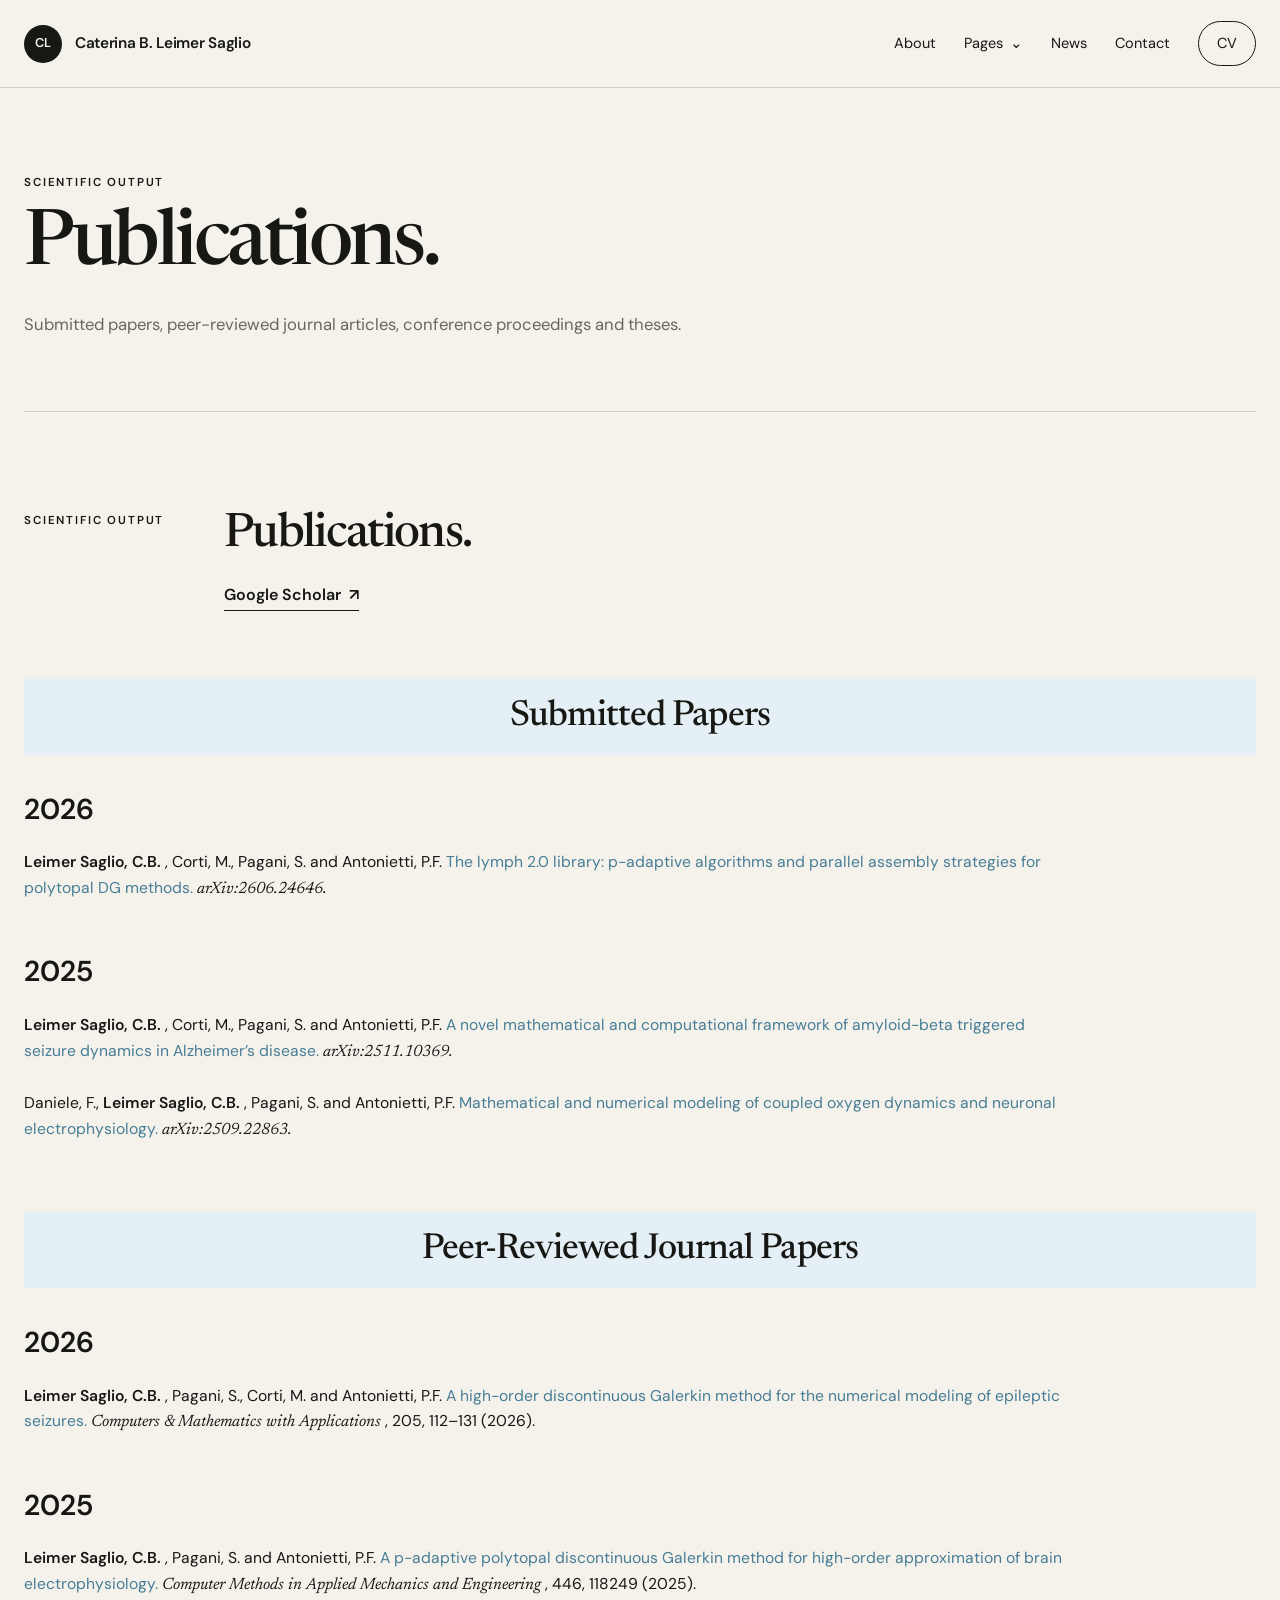
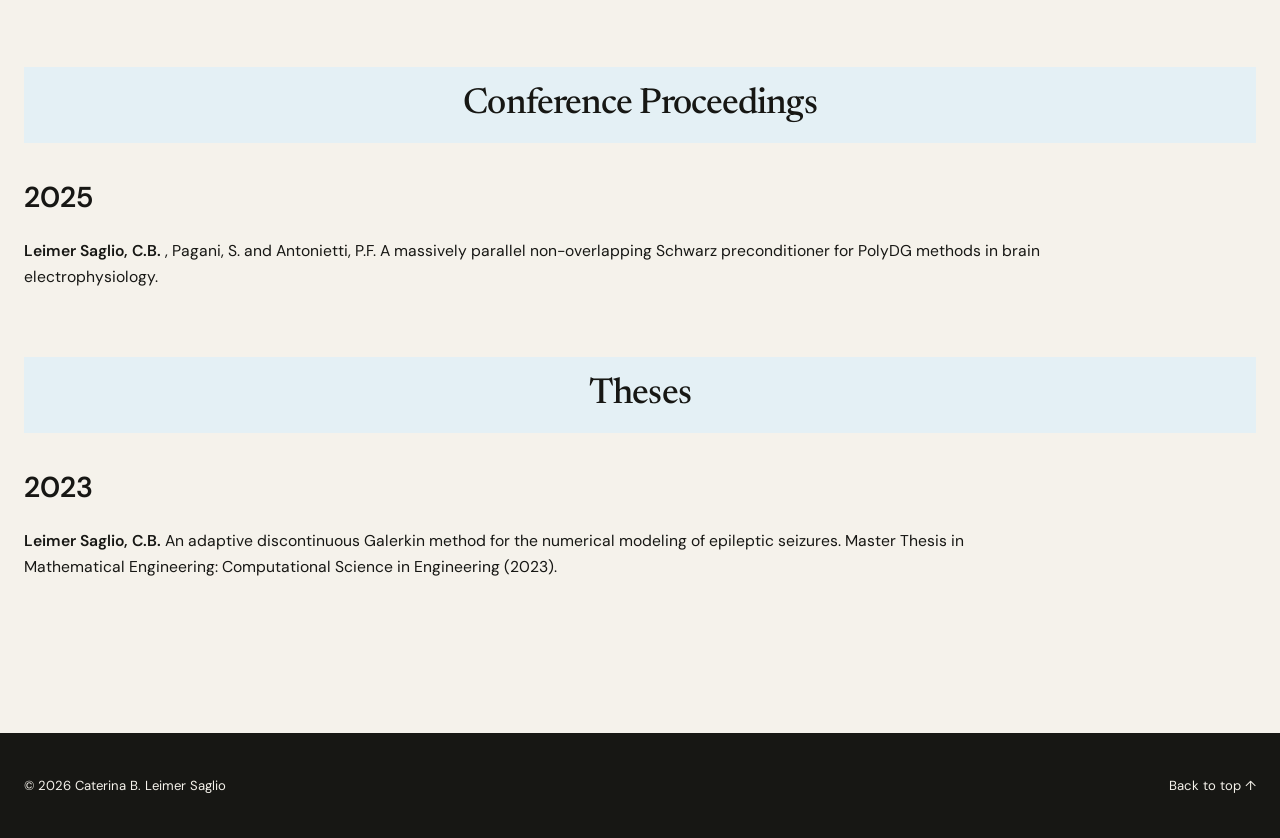
==== publications.html @ 87b75134 "cv" ====
<!DOCTYPE html>
<html lang="en">
<head>
  <meta charset="utf-8" />
  <meta name="viewport" content="width=device-width, initial-scale=1.0" />
  <meta name="description" content="Academic website of Caterina B. Leimer Saglio, PhD student in numerical analysis and computational neuroscience." />
  <meta name="theme-color" content="#f5f2eb" />
  <meta property="og:title" content="Caterina B. Leimer Saglio" />
  <meta property="og:description" content="Academic website of Caterina B. Leimer Saglio, PhD student in numerical analysis and computational neuroscience." />
  <meta property="og:type" content="website" />
  <meta property="og:url" content="https://caterinaleimer.github.io/" />
  <meta property="og:image" content="https://caterinaleimer.github.io/assets/caterinaleimer.jpeg" />
  <title>Publications | Caterina B. Leimer Saglio</title>
  <link rel="preconnect" href="https://fonts.googleapis.com" />
  <link rel="preconnect" href="https://fonts.gstatic.com" crossorigin />
  <link href="https://fonts.googleapis.com/css2?family=DM+Sans:wght@400;500;600&family=Newsreader:opsz,wght@6..72,500;6..72,600&display=swap" rel="stylesheet" />
  <link href="styles.css?v=20260726-1" rel="stylesheet" />
</head>
<body>
  <header class="site-header">
    <a class="brand" href="index.html" aria-label="Back to homepage">
      <span class="brand-mark">CL</span>
      <span class="brand-name">Caterina B. Leimer Saglio</span>
    </a>

    <button class="menu-button" type="button" aria-expanded="false" aria-controls="main-navigation">
      <span></span>
      <span></span>
      <span class="sr-only">Open navigation</span>
    </button>

    <nav id="main-navigation" class="main-navigation" aria-label="Main navigation">
      <a href="index.html#about">About</a>

      <div class="nav-dropdown">
        <button class="nav-dropdown-button" type="button" aria-expanded="false" aria-controls="site-pages-menu">
          Pages <span aria-hidden="true">⌄</span>
        </button>
        <div id="site-pages-menu" class="nav-dropdown-menu">
          <a href="research.html">Research</a>
          <a href="publications.html">Publications</a>
        </div>
      </div>

      <a href="index.html#news">News</a>
      <a href="index.html#contact">Contact</a>
      <a class="nav-cta" href="assets/CV.pdf" target="_blank" rel="noreferrer">CV</a>
    </nav>
  </header>
  <main id="top" class="inner-page">
    <section class="page-intro section reveal">
      <p class="eyebrow">Scientific output</p>
      <h1>Publications.</h1>
      <p>Submitted papers, peer-reviewed journal articles, conference proceedings and theses.</p>
    </section>

<section class="publications section" id="publications">
    <div class="section-heading publications-heading reveal">
     <p class="eyebrow">
      Scientific output
     </p>
     <div>
      <h2>
       Publications.
      </h2>
      <a class="text-link scholar-link" href="https://scholar.google.com/citations?user=b48SEQsAAAAJ&hl=it&oi=ao" rel="noreferrer" target="_blank">
       Google Scholar
       <span>
        &nearrow;
       </span>
      </a>
     </div>
    </div>
    <div class="publication-category reveal">
     <h3 class="publication-category-title">
      Submitted Papers
     </h3>
     <div class="publication-year-group">
      <h4 class="publication-year">
       2026
      </h4>
      <article class="publication-entry">
       <p>
        <strong>
         Leimer Saglio, C.B.
        </strong>
        , Corti, M., Pagani, S. and Antonietti, P.F.
        <a href="https://arxiv.org/abs/2606.24646" rel="noreferrer" target="_blank">
         The lymph 2.0 library: p-adaptive algorithms and parallel assembly strategies for polytopal DG methods.
        </a>
        <em>
         arXiv:2606.24646.
        </em>
       </p>
      </article>
     </div>
     <div class="publication-year-group">
      <h4 class="publication-year">
       2025
      </h4>
      <article class="publication-entry">
       <p>
        <strong>
         Leimer Saglio, C.B.
        </strong>
        , Corti, M., Pagani, S. and Antonietti, P.F.
        <a href="https://arxiv.org/abs/2511.10369" rel="noreferrer" target="_blank">
         A novel mathematical and computational framework of amyloid-beta triggered seizure dynamics in Alzheimer&rsquo;s disease.
        </a>
        <em>
         arXiv:2511.10369.
        </em>
       </p>
      </article>
      <article class="publication-entry">
       <p>
        Daniele, F.,
        <strong>
         Leimer Saglio, C.B.
        </strong>
        , Pagani, S. and Antonietti, P.F.
        <a href="https://arxiv.org/abs/2509.22863" rel="noreferrer" target="_blank">
         Mathematical and numerical modeling of coupled oxygen dynamics and neuronal electrophysiology.
        </a>
        <em>
         arXiv:2509.22863.
        </em>
       </p>
      </article>
     </div>
    </div>
    <div class="publication-category reveal">
     <h3 class="publication-category-title">
      Peer-Reviewed Journal Papers
     </h3>
     <div class="publication-year-group">
      <h4 class="publication-year">
       2026
      </h4>
      <article class="publication-entry">
       <p>
        <strong>
         Leimer Saglio, C.B.
        </strong>
        , Pagani, S., Corti, M. and Antonietti, P.F.
        <a href="https://www.sciencedirect.com/science/article/pii/S0898122125005231" rel="noreferrer" target="_blank">
         A high-order discontinuous Galerkin method for the numerical modeling of epileptic seizures.
        </a>
        <em>
         Computers & Mathematics with Applications
        </em>
        , 205, 112&ndash;131 (2026).
       </p>
      </article>
     </div>
     <div class="publication-year-group">
      <h4 class="publication-year">
       2025
      </h4>
      <article class="publication-entry">
       <p>
        <strong>
         Leimer Saglio, C.B.
        </strong>
        , Pagani, S. and Antonietti, P.F.
        <a href="https://www.sciencedirect.com/science/article/pii/S0045782525005213" rel="noreferrer" target="_blank">
         A p-adaptive polytopal discontinuous Galerkin method for high-order approximation of brain electrophysiology.
        </a>
        <em>
         Computer Methods in Applied Mechanics and Engineering
        </em>
        , 446, 118249 (2025).
       </p>
      </article>
     </div>
    </div>
    <div class="publication-category reveal">
     <h3 class="publication-category-title">
      Conference Proceedings
     </h3>
     <div class="publication-year-group">
      <h4 class="publication-year">
       2025
      </h4>
      <article class="publication-entry">
       <p>
        <strong>
         Leimer Saglio, C.B.
        </strong>
        , Pagani, S. and Antonietti, P.F.
        <span class="publication-title">
         A massively parallel non-overlapping Schwarz preconditioner for PolyDG methods in brain electrophysiology.
        </span>
       </p>
      </article>
     </div>
    </div>
    <div class="publication-category reveal">
     <h3 class="publication-category-title">
      Theses
     </h3>
     <div class="publication-year-group">
      <h4 class="publication-year">
       2023
      </h4>
      <article class="publication-entry">
       <p>
        <strong>
         Leimer Saglio, C.B.
        </strong>
        <span class="publication-title">
         An adaptive discontinuous Galerkin method for the numerical modeling of epileptic seizures.
        </span>
        Master Thesis in Mathematical Engineering: Computational Science in Engineering (2023).
       </p>
      </article>
     </div>
    </div>
   </section>
  </main>
  <footer class="site-footer">
    <p>© <span id="current-year"></span> Caterina B. Leimer Saglio</p>
    <a href="#top">Back to top ↑</a>
  </footer>
  <script src="script.js?v=20260726-1"></script>
</body>
</html>
---- styles.css ----
:root {
  --paper: #f5f2eb;
  --paper-light: #fbfaf7;
  --ink: #171714;
  --muted: #68675f;
  --line: rgba(23, 23, 20, 0.16);
  --accent: #bfdbe8;
  --accent-soft: #e4f0f5;
  --dark: #1d211b;
  --white: #ffffff;
  --serif: "Newsreader", Georgia, serif;
  --sans: "DM Sans", Arial, sans-serif;
  --max-width: 1240px;
  --header-height: 88px;
}

* { box-sizing: border-box; }
html { scroll-behavior: smooth; scroll-padding-top: calc(var(--header-height) + 24px); }
body { margin: 0; background: var(--paper); color: var(--ink); font-family: var(--sans); line-height: 1.6; -webkit-font-smoothing: antialiased; text-rendering: optimizeLegibility; }
body.menu-open { overflow: hidden; }
a { color: inherit; text-decoration: none; }
img { display: block; max-width: 100%; }
button { font: inherit; }
::selection { background: var(--accent); color: var(--ink); }
.sr-only { position: absolute; width: 1px; height: 1px; padding: 0; margin: -1px; overflow: hidden; clip: rect(0, 0, 0, 0); white-space: nowrap; border: 0; }

.site-header {
  position: sticky;
  top: 0;
  z-index: 1000;
  width: 100%;
  height: var(--header-height);
  display: flex;
  align-items: center;
  justify-content: space-between;
  padding-left: max(24px, calc((100% - var(--max-width)) / 2));
  padding-right: max(24px, calc((100% - var(--max-width)) / 2));
  background: rgba(245, 242, 235, 0.96);
  border-bottom: 1px solid var(--line);
  backdrop-filter: blur(14px);
  -webkit-backdrop-filter: blur(14px);
}
.brand { display: inline-flex; align-items: center; gap: 13px; font-size: 0.96rem; font-weight: 600; letter-spacing: -0.02em; }
.brand-mark { width: 38px; height: 38px; display: grid; place-items: center; flex-shrink: 0; border-radius: 50%; background: var(--ink); color: var(--paper); font-size: 0.8rem; font-weight: 600; }
.main-navigation { display: flex; align-items: center; gap: 28px; font-size: 0.91rem; }
.main-navigation a { position: relative; }
.main-navigation a:not(.nav-cta)::after { content: ""; position: absolute; left: 0; bottom: -5px; width: 100%; height: 1px; background: currentColor; transform: scaleX(0); transform-origin: right; transition: transform 0.25s ease; }
.main-navigation a:not(.nav-cta):hover::after { transform: scaleX(1); transform-origin: left; }
.nav-cta { padding: 10px 18px; border: 1px solid var(--ink); border-radius: 999px; transition: background 0.25s ease, color 0.25s ease, transform 0.25s ease; }
.nav-cta:hover { background: var(--ink); color: var(--paper); transform: translateY(-1px); }
.menu-button { display: none; padding: 8px; border: 0; background: transparent; cursor: pointer; }
.menu-button span:not(.sr-only) { display: block; width: 26px; height: 1px; margin: 6px 0; background: var(--ink); transition: transform 0.25s ease, opacity 0.25s ease; }

.section { width: min(calc(100% - 48px), var(--max-width)); margin: 0 auto; padding: 100px 0; }
.eyebrow { margin: 0 0 18px; font-size: 0.72rem; font-weight: 600; letter-spacing: 0.16em; text-transform: uppercase; }
.hero h1, .section-heading h2, .contact h2 { font-family: var(--serif); font-weight: 500; letter-spacing: -0.035em; line-height: 1; }

.hero { min-height: calc(100vh - var(--header-height)); display: grid; grid-template-columns: 1.05fr 0.95fr; align-items: center; gap: 68px; padding-top: 54px; padding-bottom: 76px; }
.hero-copy { position: relative; z-index: 2; }
.hero h1 { max-width: 640px; margin: 0; font-size: clamp(3.25rem, 5vw, 5.35rem); }
.hero-role { margin: 30px 0 0; font-size: 1.03rem; font-weight: 500; line-height: 1.55; }
.hero-intro { max-width: 590px; margin: 22px 0 0; color: var(--muted); font-size: 1rem; line-height: 1.7; }
.hero-actions { display: flex; align-items: center; gap: 28px; margin-top: 38px; }
.button { display: inline-flex; align-items: center; justify-content: center; padding: 14px 24px; border-radius: 999px; font-size: 0.9rem; font-weight: 600; transition: transform 0.25s ease, background 0.25s ease, color 0.25s ease; }
.button:hover { transform: translateY(-2px); }
.button-dark { background: var(--ink); color: var(--paper); }
.text-link { display: inline-flex; align-items: center; gap: 8px; padding-bottom: 3px; border-bottom: 1px solid var(--ink); font-weight: 600; }
.hero-visual { position: relative; justify-self: end; width: min(100%, 500px); }
.portrait-frame { position: relative; padding: 14px; border: 1px solid var(--line); background: var(--paper-light); }
.portrait-placeholder { position: relative; width: 100%; aspect-ratio: 4 / 5; overflow: hidden; background: #e7e3da; }
.portrait-head { position: absolute; top: 20%; left: 50%; width: 34%; aspect-ratio: 1; border: 22px solid var(--accent); border-radius: 50%; transform: translateX(-50%); }
.portrait-body { position: absolute; left: 50%; bottom: 8%; width: 58%; height: 38%; border-radius: 50% 50% 0 0; background: var(--dark); transform: translateX(-50%); }
.portrait-placeholder > span { position: absolute; left: 50%; bottom: 2%; width: 100%; color: var(--muted); font-size: 0.72rem; letter-spacing: 0.18em; text-align: center; text-transform: uppercase; transform: translateX(-50%); }
.portrait-label { display: flex; align-items: flex-end; justify-content: space-between; padding: 14px 3px 0; font-size: 0.82rem; }
.portrait-label span { color: var(--muted); }
.floating-note { position: absolute; left: -78px; bottom: 66px; width: 205px; padding: 21px; background: var(--accent); box-shadow: 0 16px 50px rgba(0, 0, 0, 0.1); transform: rotate(-3deg); }
.note-number { font-size: 0.72rem; font-weight: 600; }
.floating-note p { margin: 30px 0 0; font-family: var(--serif); font-size: 1.15rem; line-height: 1.15; }

.section-heading { display: grid; grid-template-columns: 160px minmax(0, 1fr); gap: 40px; margin-bottom: 58px; }
.section-heading h2 { max-width: 700px; margin: 0; font-size: clamp(2.25rem, 3.7vw, 4rem); }

.about { border-top: 1px solid var(--line); }
.about-grid { width: 100%; display: grid; grid-template-columns: minmax(0, 1.15fr) minmax(270px, 0.75fr); gap: 72px; margin: 0; padding: 0; }
.about-text { width: 100%; max-width: 650px; margin: 0; padding: 0; font-family: var(--serif); font-size: clamp(1.18rem, 1.65vw, 1.55rem); line-height: 1.43; }
.about-text p { margin: 0 0 24px; }
.facts { width: 100%; margin: 0; padding: 0; }
.facts div { padding: 18px 0; border-top: 1px solid var(--line); }
.facts div:last-child { border-bottom: 1px solid var(--line); }
.facts dt { margin-bottom: 5px; color: var(--muted); font-size: 0.72rem; letter-spacing: 0.1em; text-transform: uppercase; }
.facts dd { margin: 0; font-weight: 500; }

.section-dark { width: 100%; max-width: none; padding-left: max(24px, calc((100% - var(--max-width)) / 2)); padding-right: max(24px, calc((100% - var(--max-width)) / 2)); background: var(--dark); color: var(--paper); }
.section-dark .section-heading { max-width: var(--max-width); margin-right: auto; margin-left: auto; }
.research-list { max-width: var(--max-width); margin: 0 auto; border-top: 1px solid rgba(255, 255, 255, 0.18); }
.research-card { display: grid; grid-template-columns: 70px 1fr auto; gap: 28px; align-items: start; padding: 36px 0; border-bottom: 1px solid rgba(255, 255, 255, 0.18); transition: padding 0.25s ease, background 0.25s ease; }
.research-card:hover { padding-right: 14px; padding-left: 14px; background: rgba(255, 255, 255, 0.025); }
.card-number { color: rgba(255, 255, 255, 0.55); font-size: 0.76rem; }
.research-card h3 { margin: 0 0 10px; font-family: var(--serif); font-size: clamp(1.6rem, 2.5vw, 2.65rem); font-weight: 500; line-height: 1.05; }
.research-card p { max-width: 720px; margin: 0; color: rgba(255, 255, 255, 0.68); font-size: 0.96rem; }
.card-arrow { font-size: 1.35rem; }

.publications-heading > div { display: flex; flex-direction: column; align-items: flex-start; }
.scholar-link { margin-top: 22px; }
.publication-category { margin-top: 68px; }
.publication-category:first-of-type { margin-top: 20px; }
.publication-category-title { margin: 0 0 40px; padding: 18px 24px; background: var(--accent-soft); font-family: var(--serif); font-size: clamp(1.75rem, 2.8vw, 2.75rem); font-weight: 500; line-height: 1.1; letter-spacing: -0.025em; text-align: center; }
.publication-year-group { margin-bottom: 54px; }
.publication-year { margin: 0 0 26px; font-family: var(--sans); font-size: clamp(1.65rem, 2.25vw, 2.35rem); font-weight: 600; line-height: 1; }
.publication-entry { max-width: 1040px; margin-bottom: 24px; }
.publication-entry p { margin: 0; font-size: 0.98rem; line-height: 1.65; }
.publication-entry strong { font-weight: 600; }
.publication-entry em { font-family: var(--serif); font-size: 1.05em; }
.publication-entry a { color: #477d96; transition: color 0.2s ease; }
.publication-entry a:hover { color: var(--ink); text-decoration: underline; text-underline-offset: 4px; }

.news { border-top: 1px solid var(--line); }
.news-grid { display: grid; grid-template-columns: repeat(3, 1fr); gap: 18px; }
.news-card { min-height: 320px; display: flex; flex-direction: column; justify-content: space-between; padding: 26px; border: 1px solid var(--line); background: var(--paper-light); transition: transform 0.25s ease, box-shadow 0.25s ease; }
.news-card:hover { transform: translateY(-6px); box-shadow: 0 18px 55px rgba(0, 0, 0, 0.08); }
.news-card.featured { background: var(--accent); }
.news-date { display: flex; justify-content: space-between; font-size: 0.74rem; }
.news-type { margin: 0 0 10px; font-size: 0.68rem; font-weight: 600; letter-spacing: 0.1em; text-transform: uppercase; }
.news-card h3 { margin: 0 0 12px; font-family: var(--serif); font-size: 1.8rem; font-weight: 500; line-height: 1.08; }
.news-card p:last-child { margin-bottom: 0; color: var(--muted); }
.news-card.featured p:last-child { color: rgba(0, 0, 0, 0.66); }

.section-accent { width: 100%; max-width: none; display: grid; grid-template-columns: 1.1fr 0.9fr; gap: 90px; padding-left: max(24px, calc((100% - var(--max-width)) / 2)); padding-right: max(24px, calc((100% - var(--max-width)) / 2)); background: var(--accent); }
.contact h2 { max-width: 680px; margin: 0; font-size: clamp(2.25rem, 3.7vw, 4rem); }
.contact-details { align-self: end; }
.contact-email { display: inline-flex; align-items: center; gap: 10px; padding-bottom: 4px; border-bottom: 1px solid var(--ink); font-size: clamp(1.05rem, 1.75vw, 1.4rem); font-weight: 600; }
.contact-details p { margin: 36px 0; }
.social-links { display: flex; flex-wrap: wrap; gap: 12px 22px; font-size: 0.88rem; font-weight: 600; }
.social-links a { border-bottom: 1px solid var(--ink); }

.site-footer { min-height: 105px; display: flex; align-items: center; justify-content: space-between; padding-right: max(24px, calc((100% - var(--max-width)) / 2)); padding-left: max(24px, calc((100% - var(--max-width)) / 2)); background: var(--ink); color: var(--paper); font-size: 0.82rem; }

.reveal { opacity: 0; transform: translateY(22px); transition: opacity 0.75s ease, transform 0.75s ease; }
.reveal.visible { opacity: 1; transform: translateY(0); }

@media (max-width: 1000px) {
  .hero { grid-template-columns: 1fr; gap: 64px; padding-top: 62px; }
  .hero h1 { max-width: 760px; font-size: clamp(3.4rem, 8vw, 5.1rem); }
  .hero-visual { justify-self: center; }
  .section-heading { grid-template-columns: 130px minmax(0, 1fr); }
  .about-grid { grid-template-columns: 1fr 0.72fr; gap: 56px; }
  .news-grid { grid-template-columns: 1fr 1fr; }
  .news-card.featured { grid-column: 1 / -1; }
  .section-accent { grid-template-columns: 1fr; gap: 70px; }
}

@media (max-width: 760px) {
  :root { --header-height: 74px; }
  html { scroll-padding-top: calc(var(--header-height) + 20px); }
  .site-header { height: var(--header-height); padding-right: 16px; padding-left: 16px; }
  .brand { max-width: calc(100% - 60px); font-size: 0.84rem; }
  .brand-mark { width: 34px; height: 34px; font-size: 0.72rem; }
  .menu-button { position: relative; z-index: 1002; display: block; }
  .menu-button[aria-expanded="true"] span:first-child { transform: translateY(3.5px) rotate(45deg); }
  .menu-button[aria-expanded="true"] span:nth-child(2) { transform: translateY(-3.5px) rotate(-45deg); }
  .main-navigation { position: fixed; inset: 0; z-index: 1001; display: flex; flex-direction: column; justify-content: center; gap: 24px; background: var(--paper); font-family: var(--serif); font-size: 2rem; opacity: 0; visibility: hidden; transform: translateY(-12px); transition: opacity 0.25s ease, visibility 0.25s ease, transform 0.25s ease; }
  .main-navigation.open { opacity: 1; visibility: visible; transform: translateY(0); }
  .nav-cta { font-family: var(--sans); font-size: 1rem; }
  .section { width: min(calc(100% - 32px), var(--max-width)); padding: 76px 0; }
  .hero { min-height: auto; grid-template-columns: 1fr; gap: 58px; padding-top: 44px; padding-bottom: 70px; }
  .hero h1 { max-width: 100%; font-size: clamp(2.75rem, 11.5vw, 3.85rem); }
  .hero-role { margin-top: 26px; }
  .hero-intro { font-size: 0.96rem; }
  .hero-actions { align-items: flex-start; flex-direction: column; gap: 18px; }
  .hero-visual { width: calc(100% - 18px); }
  .floating-note { left: -8px; bottom: 42px; width: 174px; padding: 17px; }
  .floating-note p { margin-top: 22px; font-size: 1.02rem; }
  .section-heading { grid-template-columns: 1fr; gap: 14px; margin-bottom: 42px; }
  .section-heading h2, .contact h2 { font-size: clamp(2.05rem, 8.5vw, 3rem); }
  .about-grid { grid-template-columns: 1fr; gap: 30px; }
  .about-text { max-width: none; font-size: 1.22rem; }
  .research-card { grid-template-columns: 40px 1fr; gap: 12px; padding: 28px 0; }
  .research-card:hover { padding-right: 0; padding-left: 0; }
  .research-card .card-arrow { display: none; }
  .research-card h3 { font-size: 1.75rem; }
  .publication-category { margin-top: 52px; }
  .publication-category-title { margin-bottom: 32px; padding: 15px 18px; font-size: 1.75rem; text-align: left; }
  .publication-year-group { margin-bottom: 44px; }
  .publication-year { margin-bottom: 22px; font-size: 1.65rem; }
  .publication-entry p { font-size: 0.94rem; line-height: 1.62; }
  .news-grid { grid-template-columns: 1fr; }
  .news-card.featured { grid-column: auto; }
  .news-card { min-height: 300px; }
  .section-accent { grid-template-columns: 1fr; gap: 58px; padding-right: 16px; padding-left: 16px; }
  .contact-email { overflow-wrap: anywhere; }
  .site-footer { min-height: 125px; align-items: flex-start; flex-direction: column; justify-content: center; gap: 8px; padding-right: 16px; padding-left: 16px; }
}

@media (prefers-reduced-motion: reduce) {
  html { scroll-behavior: auto; }
  *, *::before, *::after { transition-duration: 0.01ms !important; animation-duration: 0.01ms !important; animation-iteration-count: 1 !important; }
  .reveal { opacity: 1; transform: none; }
}



/* =========================================================
   NEWS MODAL
========================================================= */

.news-modal {
  position: fixed;
  inset: 0;
  z-index: 3000;

  display: flex;
  align-items: center;
  justify-content: center;

  padding: 28px;

  opacity: 0;
  visibility: hidden;
  pointer-events: none;

  transition:
    opacity 0.28s ease,
    visibility 0.28s ease;
}

.news-modal.open {
  opacity: 1;
  visibility: visible;
  pointer-events: auto;
}

.news-modal-backdrop {
  position: absolute;
  inset: 0;

  background: rgba(17, 20, 24, 0.66);

  backdrop-filter: blur(8px);
  -webkit-backdrop-filter: blur(8px);
}

.news-modal-window {
  position: relative;
  z-index: 1;

  width: min(900px, 100%);
  max-height: min(760px, calc(100vh - 56px));

  overflow-y: auto;

  padding: 54px;

  border: 1px solid rgba(23, 23, 20, 0.12);
  border-radius: 30px;

  background: var(--paper);

  box-shadow: 0 30px 100px rgba(0, 0, 0, 0.28);

  transform: translateY(24px) scale(0.98);

  transition: transform 0.28s ease;
}

.news-modal.open .news-modal-window {
  transform: translateY(0) scale(1);
}

.news-modal-close {
  position: absolute;
  top: 22px;
  right: 22px;
  z-index: 4;

  width: 44px;
  height: 44px;

  display: grid;
  place-items: center;

  padding: 0;

  border: 0;
  border-radius: 50%;

  background: var(--ink);
  color: var(--paper);

  font-size: 1.6rem;
  line-height: 1;

  cursor: pointer;

  transition: transform 0.2s ease;
}

.news-modal-close:hover {
  transform: rotate(8deg) scale(1.05);
}

.news-modal-header {
  max-width: 720px;

  padding-right: 56px;
}

.news-modal-kicker {
  margin: 0 0 14px;

  color: #477d96;

  font-size: 0.72rem;
  font-weight: 600;
  letter-spacing: 0.14em;
  text-transform: uppercase;
}

.news-modal-header h3 {
  margin: 0;

  font-family: var(--serif);
  font-size: clamp(2.4rem, 5vw, 4.5rem);
  font-weight: 500;
  letter-spacing: -0.035em;
  line-height: 1;
}

.news-modal-subtitle {
  max-width: 650px;

  margin: 22px 0 0;

  color: var(--muted);

  font-size: 1.05rem;
}

.news-modal-content {
  display: grid;
  grid-template-columns: minmax(0, 1.25fr) minmax(260px, 0.75fr);
  gap: 64px;

  margin-top: 48px;
  padding-top: 38px;

  border-top: 1px solid var(--line);
}

.news-modal-description {
  color: var(--muted);

  font-size: 1.02rem;
  line-height: 1.75;
}

.news-modal-description p {
  margin-top: 0;
  margin-bottom: 22px;
}

.news-modal-details {
  margin: 0;
}

.news-modal-details div {
  padding: 15px 0;

  border-top: 1px solid var(--line);
}

.news-modal-details div:last-child {
  border-bottom: 1px solid var(--line);
}

.news-modal-details dt {
  margin-bottom: 4px;

  color: var(--muted);

  font-size: 0.68rem;
  letter-spacing: 0.1em;
  text-transform: uppercase;
}

.news-modal-details dd {
  margin: 0;

  font-size: 0.92rem;
  font-weight: 500;
}

/* =========================================================
   PROFILE PHOTO
========================================================= */

.profile-photo {
  width: 100%;
  aspect-ratio: 4 / 5;

  object-fit: cover;
  object-position: center;
}

/* =========================================================
   HORIZONTAL LYMPH 2.0 MODAL
========================================================= */

.news-modal-window-wide {
  width: min(1120px, 100%);
  max-height: calc(100vh - 56px);

  padding: 0;

  overflow-x: hidden;
  overflow-y: auto;

  scrollbar-width: thin;
  overscroll-behavior: contain;
}

.news-modal-window-wide::-webkit-scrollbar {
  width: 9px;
}

.news-modal-window-wide::-webkit-scrollbar-track {
  background: transparent;
}

.news-modal-window-wide::-webkit-scrollbar-thumb {
  background: rgba(23, 23, 20, 0.28);
  border: 3px solid var(--paper);
  border-radius: 999px;
}

.publication-modal-horizontal {
  width: 100%;
}

.publication-modal-banner {
  width: 100%;

  padding: 24px 24px 0;

  background: var(--accent-soft);
}

.publication-modal-banner img {
  display: block;

  width: 100%;
  max-height: 430px;

  object-fit: contain;
  object-position: center;

  border-radius: 22px;

  background: var(--white);
}

.publication-modal-main {
  padding: 44px 54px 52px;
}

.publication-modal-main h3 {
  max-width: 760px;

  margin: 0;

  font-family: var(--serif);
  font-size: clamp(2.5rem, 4.5vw, 4.4rem);
  font-weight: 500;
  letter-spacing: -0.04em;
  line-height: 0.98;
}

.publication-modal-date {
  margin: 16px 0 32px;

  color: var(--muted);

  font-family: var(--serif);
  font-size: 1.04rem;
  font-style: italic;
}

.publication-modal-body {
  display: grid;
  grid-template-columns: minmax(0, 1.35fr) minmax(240px, 0.65fr);
  gap: 54px;

  padding-top: 32px;

  border-top: 1px solid var(--line);
}

.publication-modal-description {
  color: var(--muted);

  font-size: 1rem;
  line-height: 1.72;
}

.publication-modal-description p {
  margin: 0 0 20px;
}

.publication-modal-description strong {
  color: var(--ink);
  font-weight: 600;
}

.publication-modal-actions {
  display: flex;
  align-items: center;
  flex-wrap: wrap;
  gap: 24px;

  margin-top: 32px;
}

.publication-modal-details-vertical {
  display: block;

  margin: 0;

  border-top: 0;
}

.publication-modal-details-vertical div {
  padding: 15px 0;

  border-top: 1px solid var(--line);
  border-right: 0;
}

.publication-modal-details-vertical div:last-child {
  border-bottom: 1px solid var(--line);
}

.publication-modal-details-vertical dt {
  margin-bottom: 5px;

  color: var(--muted);

  font-size: 0.68rem;
  letter-spacing: 0.1em;
  text-transform: uppercase;
}

.publication-modal-details-vertical dd {
  margin: 0;

  font-size: 0.9rem;
  font-weight: 500;
  line-height: 1.45;
}

@media (max-width: 850px) {
  .publication-modal-banner {
    padding: 18px 18px 0;
  }

  .publication-modal-banner img {
    max-height: 360px;
    border-radius: 18px;
  }

  .publication-modal-main {
    padding: 38px 30px 40px;
  }

  .publication-modal-body {
    grid-template-columns: 1fr;
    gap: 36px;
  }
}

@media (max-width: 760px) {
  .news-modal-window-wide {
    max-height: calc(100vh - 24px);
    overflow-y: auto;
  }

  .publication-modal-banner {
    padding: 12px 12px 0;
  }

  .publication-modal-banner img {
    max-height: 260px;
    border-radius: 15px;
  }

  .publication-modal-main {
    padding: 32px 22px 28px;
  }

  .publication-modal-main h3 {
    font-size: clamp(2.1rem, 10vw, 3.1rem);
  }

  .publication-modal-body {
    padding-top: 26px;
  }
}


@media (max-width: 760px) {
  .news-modal {
    align-items: flex-end;

    padding: 12px;
  }

  .news-modal-window {
    width: 100%;
    max-height: calc(100vh - 24px);

    padding: 46px 22px 28px;

    border-radius: 24px;
  }

  .news-modal-close {
    top: 14px;
    right: 14px;

    width: 40px;
    height: 40px;
  }

  .news-modal-header {
    padding-right: 42px;
  }

  .news-modal-header h3 {
    font-size: clamp(2.1rem, 11vw, 3.2rem);
  }

  .news-modal-content {
    grid-template-columns: 1fr;
    gap: 34px;

    margin-top: 34px;
    padding-top: 28px;
  }
}

/* =========================================================
   BRAINUM PROJECT
========================================================= */

.research-card-project {
  grid-template-columns: 70px 1fr;
  align-items: center;

  padding-top: 46px;
  padding-bottom: 46px;
}

.research-project-content {
  display: grid;
  grid-template-columns: minmax(0, 1fr) 260px;
  gap: 64px;
  align-items: center;
}

.research-project-text {
  max-width: 820px;
}

.research-project-label {
  margin: 0 0 12px;

  color: var(--accent);

  font-size: 0.68rem;
  font-weight: 600;
  letter-spacing: 0.14em;
  text-transform: uppercase;
}

.research-project-text h3 {
  margin-bottom: 18px;
}

.research-project-text p {
  max-width: 820px;

  margin: 0 0 16px;

  color: rgba(255, 255, 255, 0.7);

  font-size: 0.96rem;
  line-height: 1.7;
}

.research-project-text p:last-of-type {
  margin-bottom: 24px;
}

.research-project-text a {
  color: var(--accent);
}

.research-project-text a:hover {
  text-decoration: underline;
  text-underline-offset: 4px;
}

.research-project-link {
  display: inline-flex;

  padding-bottom: 3px;

  border-bottom: 1px solid var(--accent);

  font-size: 0.86rem;
  font-weight: 600;
}

.research-project-image {
  display: flex;
  align-items: center;
  justify-content: center;
}

.research-project-image img {
  width: 100%;
  max-width: 250px;
  aspect-ratio: 1;

  object-fit: contain;

  border-radius: 50%;
}

/* Tablet */

@media (max-width: 900px) {
  .research-project-content {
    grid-template-columns: minmax(0, 1fr) 190px;
    gap: 38px;
  }

  .research-project-image img {
    max-width: 185px;
  }
}

/* Mobile */

@media (max-width: 760px) {
  .research-card-project {
    grid-template-columns: 40px 1fr;
  }

  .research-project-content {
    grid-template-columns: 1fr;
    gap: 30px;
  }

  .research-project-image {
    justify-content: flex-start;
  }

  .research-project-image img {
    max-width: 180px;
  }
}
/* =========================================================
   MULTI-PAGE NAVIGATION
========================================================= */

.nav-dropdown {
  position: relative;
}

.nav-dropdown-button {
  display: inline-flex;
  align-items: center;
  gap: 7px;
  padding: 0;
  border: 0;
  background: transparent;
  color: inherit;
  cursor: pointer;
}

.nav-dropdown-button span {
  transition: transform 0.2s ease;
}

.nav-dropdown.open .nav-dropdown-button span {
  transform: rotate(180deg);
}

.nav-dropdown-menu {
  position: absolute;
  top: calc(100% + 16px);
  right: 0;
  z-index: 1200;
  min-width: 190px;
  padding: 10px;
  border: 1px solid var(--line);
  border-radius: 18px;
  background: var(--paper-light);
  box-shadow: 0 18px 55px rgba(23, 23, 20, 0.12);
  opacity: 0;
  visibility: hidden;
  transform: translateY(-8px);
  transition: opacity 0.2s ease, visibility 0.2s ease, transform 0.2s ease;
}

.nav-dropdown.open .nav-dropdown-menu {
  opacity: 1;
  visibility: visible;
  transform: translateY(0);
}

.nav-dropdown-menu a {
  display: block;
  padding: 11px 13px;
  border-radius: 11px;
}

.nav-dropdown-menu a::after {
  display: none;
}

.nav-dropdown-menu a:hover {
  background: var(--accent-soft);
}

/* =========================================================
   INNER PAGES
========================================================= */

.inner-page {
  min-height: calc(100vh - var(--header-height));
}

.page-intro {
  padding-top: 86px;
  padding-bottom: 72px;
  border-bottom: 1px solid var(--line);
}

.page-intro h1 {
  max-width: 780px;
  margin: 0;
  font-family: var(--serif);
  font-size: clamp(3rem, 6vw, 6rem);
  font-weight: 500;
  letter-spacing: -0.045em;
  line-height: 0.96;
}

.page-intro > p:last-child {
  max-width: 700px;
  margin: 26px 0 0;
  color: var(--muted);
  font-size: 1.04rem;
  line-height: 1.75;
}

@media (max-width: 760px) {
  .nav-dropdown {
    width: min(280px, calc(100% - 40px));
    text-align: center;
  }

  .nav-dropdown-button {
    justify-content: center;
    width: 100%;
    font-family: var(--serif);
    font-size: 2rem;
  }

  .nav-dropdown-menu {
    position: static;
    width: 100%;
    min-width: 0;
    margin-top: 12px;
    display: none;
    opacity: 1;
    visibility: visible;
    transform: none;
    box-shadow: none;
  }

  .nav-dropdown.open .nav-dropdown-menu {
    display: block;
  }

  .nav-dropdown-menu a {
    font-family: var(--sans);
    font-size: 1rem;
  }

  .page-intro {
    padding-top: 58px;
    padding-bottom: 54px;
  }
}
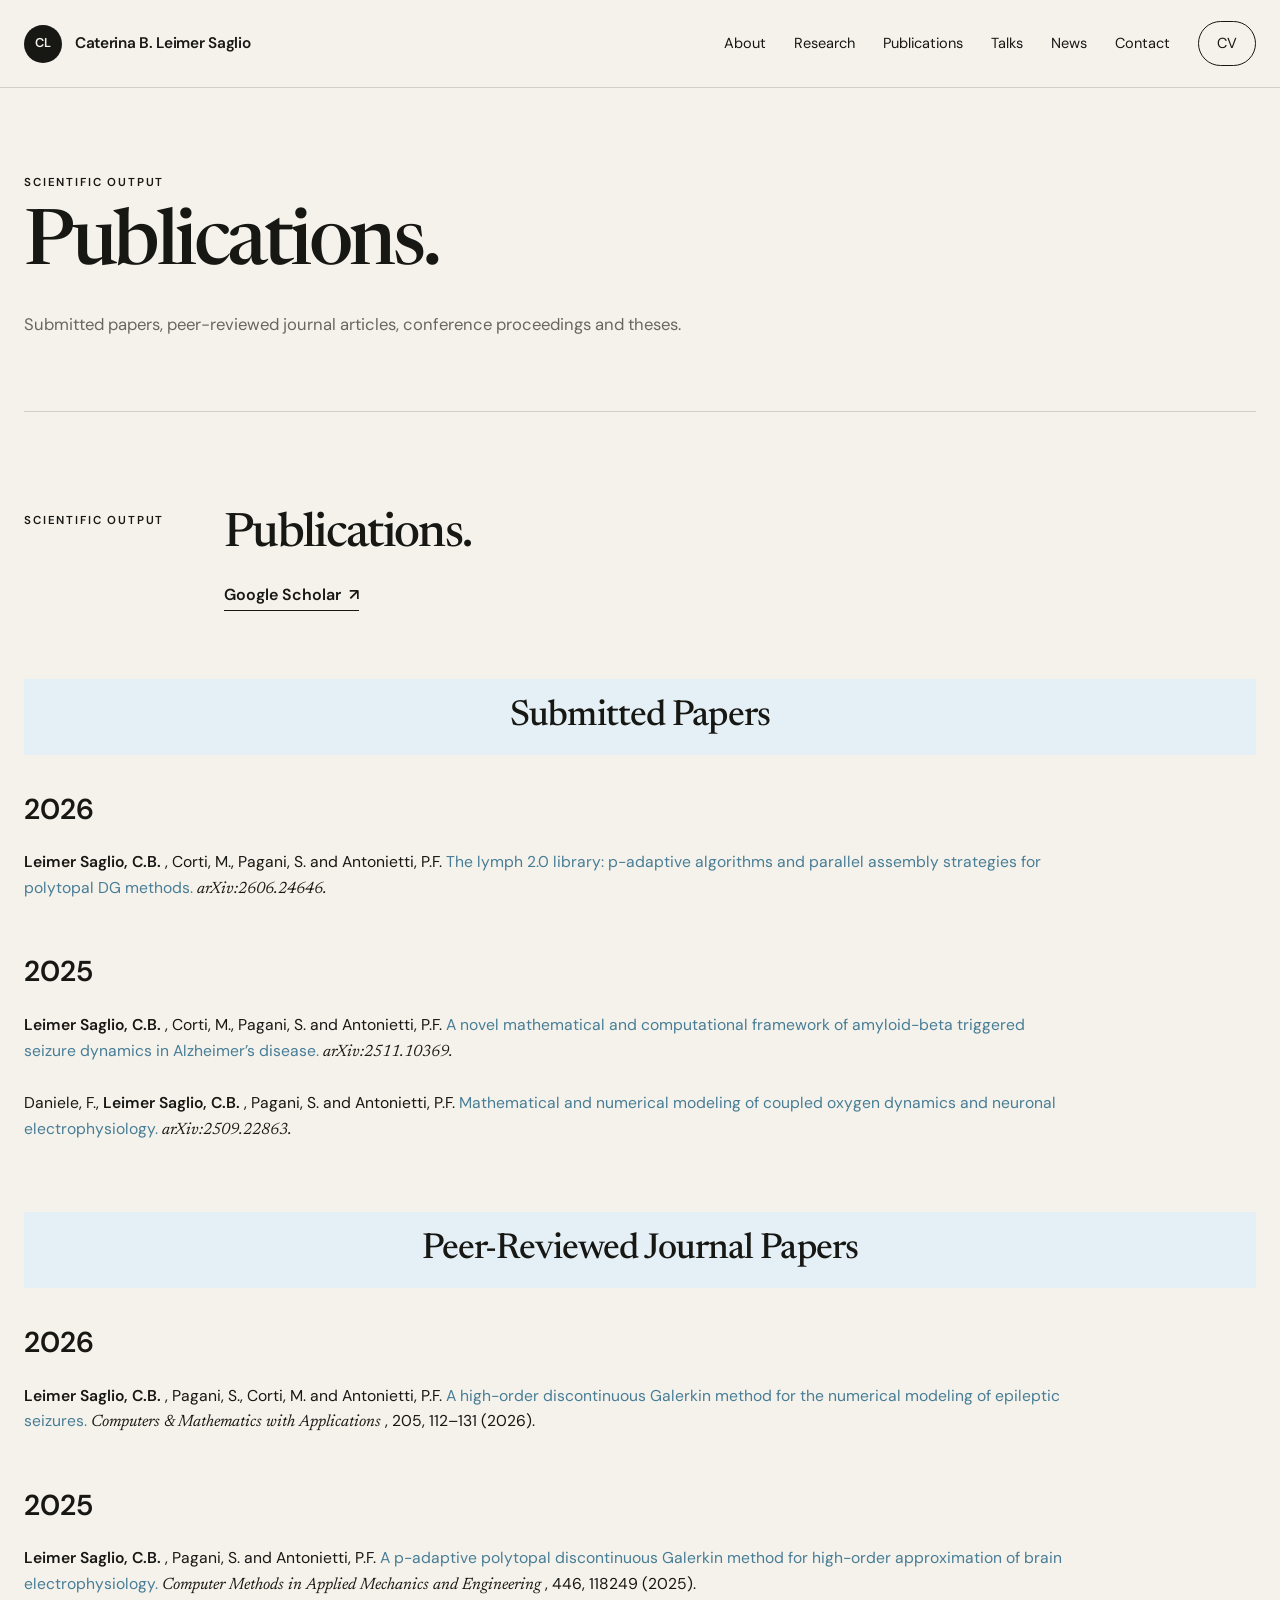
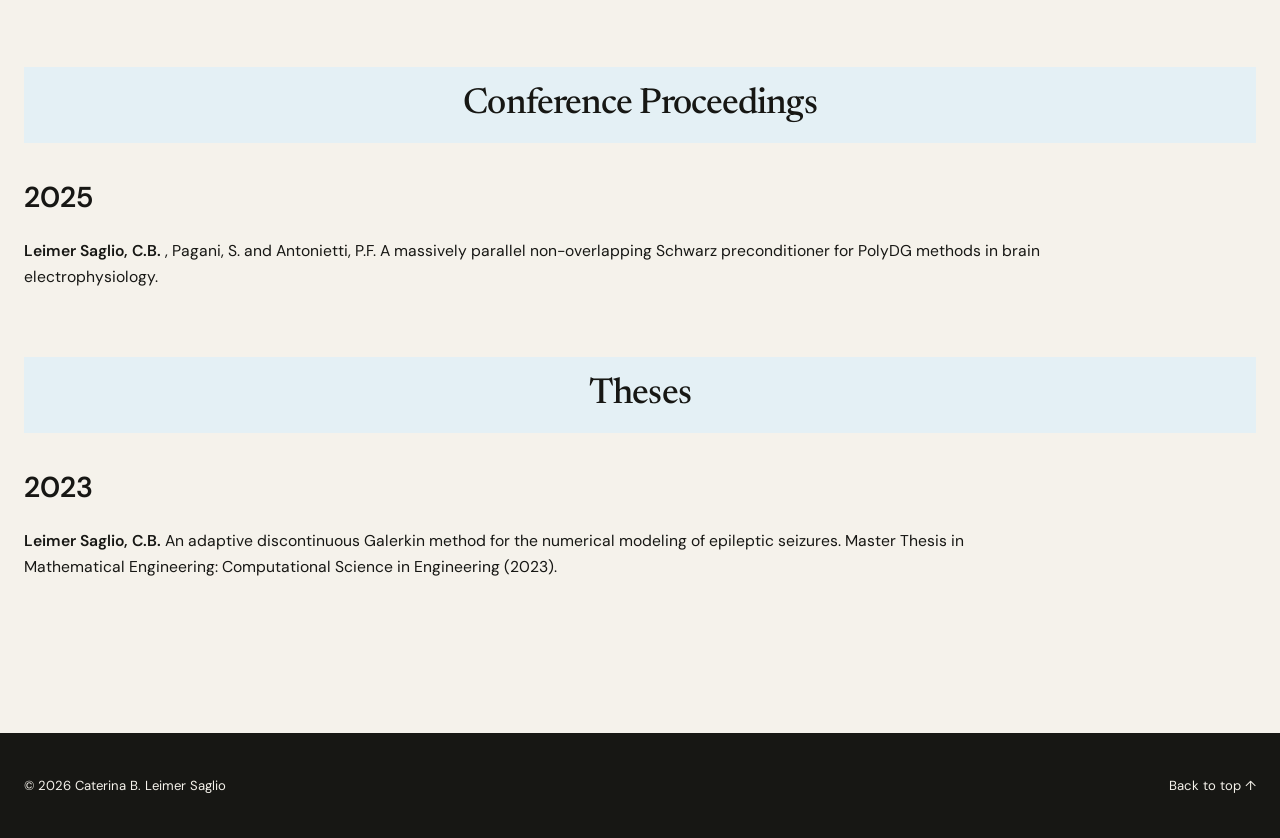
==== commit 1027e23b: "cv" ====
--- a/publications.html
+++ b/publications.html
@@ -14,7 +14,7 @@
   <link rel="preconnect" href="https://fonts.googleapis.com" />
   <link rel="preconnect" href="https://fonts.gstatic.com" crossorigin />
   <link href="https://fonts.googleapis.com/css2?family=DM+Sans:wght@400;500;600&family=Newsreader:opsz,wght@6..72,500;6..72,600&display=swap" rel="stylesheet" />
-  <link href="styles.css?v=20260726-1" rel="stylesheet" />
+  <link href="styles.css?v=20260726-2" rel="stylesheet" />
 </head>
 <body>
   <header class="site-header">
@@ -31,17 +31,9 @@
 
     <nav id="main-navigation" class="main-navigation" aria-label="Main navigation">
       <a href="index.html#about">About</a>
-
-      <div class="nav-dropdown">
-        <button class="nav-dropdown-button" type="button" aria-expanded="false" aria-controls="site-pages-menu">
-          Pages <span aria-hidden="true">⌄</span>
-        </button>
-        <div id="site-pages-menu" class="nav-dropdown-menu">
-          <a href="research.html">Research</a>
-          <a href="publications.html">Publications</a>
-        </div>
-      </div>
-
+      <a href="research.html">Research</a>
+      <a href="publications.html">Publications</a>
+      <a href="talks.html">Talks</a>
       <a href="index.html#news">News</a>
       <a href="index.html#contact">Contact</a>
       <a class="nav-cta" href="assets/CV.pdf" target="_blank" rel="noreferrer">CV</a>
@@ -222,6 +214,6 @@
     <p>© <span id="current-year"></span> Caterina B. Leimer Saglio</p>
     <a href="#top">Back to top ↑</a>
   </footer>
-  <script src="script.js?v=20260726-1"></script>
+  <script src="script.js?v=20260726-2"></script>
 </body>
 </html>
--- a/styles.css
+++ b/styles.css
@@ -769,70 +769,6 @@
   }
 }
 /* =========================================================
-   MULTI-PAGE NAVIGATION
-========================================================= */
-
-.nav-dropdown {
-  position: relative;
-}
-
-.nav-dropdown-button {
-  display: inline-flex;
-  align-items: center;
-  gap: 7px;
-  padding: 0;
-  border: 0;
-  background: transparent;
-  color: inherit;
-  cursor: pointer;
-}
-
-.nav-dropdown-button span {
-  transition: transform 0.2s ease;
-}
-
-.nav-dropdown.open .nav-dropdown-button span {
-  transform: rotate(180deg);
-}
-
-.nav-dropdown-menu {
-  position: absolute;
-  top: calc(100% + 16px);
-  right: 0;
-  z-index: 1200;
-  min-width: 190px;
-  padding: 10px;
-  border: 1px solid var(--line);
-  border-radius: 18px;
-  background: var(--paper-light);
-  box-shadow: 0 18px 55px rgba(23, 23, 20, 0.12);
-  opacity: 0;
-  visibility: hidden;
-  transform: translateY(-8px);
-  transition: opacity 0.2s ease, visibility 0.2s ease, transform 0.2s ease;
-}
-
-.nav-dropdown.open .nav-dropdown-menu {
-  opacity: 1;
-  visibility: visible;
-  transform: translateY(0);
-}
-
-.nav-dropdown-menu a {
-  display: block;
-  padding: 11px 13px;
-  border-radius: 11px;
-}
-
-.nav-dropdown-menu a::after {
-  display: none;
-}
-
-.nav-dropdown-menu a:hover {
-  background: var(--accent-soft);
-}
-
-/* =========================================================
    INNER PAGES
 ========================================================= */
 
@@ -865,41 +801,91 @@
 }
 
 @media (max-width: 760px) {
-  .nav-dropdown {
-    width: min(280px, calc(100% - 40px));
-    text-align: center;
-  }
-
-  .nav-dropdown-button {
-    justify-content: center;
-    width: 100%;
-    font-family: var(--serif);
-    font-size: 2rem;
-  }
-
-  .nav-dropdown-menu {
-    position: static;
-    width: 100%;
-    min-width: 0;
-    margin-top: 12px;
-    display: none;
-    opacity: 1;
-    visibility: visible;
-    transform: none;
-    box-shadow: none;
-  }
-
-  .nav-dropdown.open .nav-dropdown-menu {
-    display: block;
-  }
-
-  .nav-dropdown-menu a {
-    font-family: var(--sans);
-    font-size: 1rem;
-  }
 
   .page-intro {
     padding-top: 58px;
     padding-bottom: 54px;
   }
 }
+
+/* =========================================================
+   TALKS PAGE
+========================================================= */
+
+.talks-section {
+  padding-top: 70px;
+}
+
+.talks-list {
+  border-top: 1px solid var(--line);
+}
+
+.talk-entry {
+  display: grid;
+  grid-template-columns: 150px minmax(0, 1fr) auto;
+  gap: 34px;
+  align-items: start;
+
+  padding: 34px 0;
+
+  border-bottom: 1px solid var(--line);
+}
+
+.talk-date {
+  color: var(--muted);
+
+  font-size: 0.78rem;
+  font-weight: 600;
+  letter-spacing: 0.08em;
+  text-transform: uppercase;
+}
+
+.talk-entry h2 {
+  margin: 0 0 9px;
+
+  font-family: var(--serif);
+  font-size: clamp(1.55rem, 2.5vw, 2.4rem);
+  font-weight: 500;
+  line-height: 1.08;
+}
+
+.talk-meta {
+  margin: 0 0 10px;
+
+  color: var(--muted);
+
+  font-size: 0.9rem;
+}
+
+.talk-description {
+  max-width: 760px;
+
+  margin: 0;
+
+  color: var(--muted);
+
+  font-size: 0.96rem;
+  line-height: 1.7;
+}
+
+.talk-link {
+  white-space: nowrap;
+
+  padding-bottom: 3px;
+
+  border-bottom: 1px solid var(--ink);
+
+  font-size: 0.82rem;
+  font-weight: 600;
+}
+
+@media (max-width: 760px) {
+  .talk-entry {
+    grid-template-columns: 1fr;
+    gap: 12px;
+  }
+
+  .talk-link {
+    justify-self: start;
+  }
+}
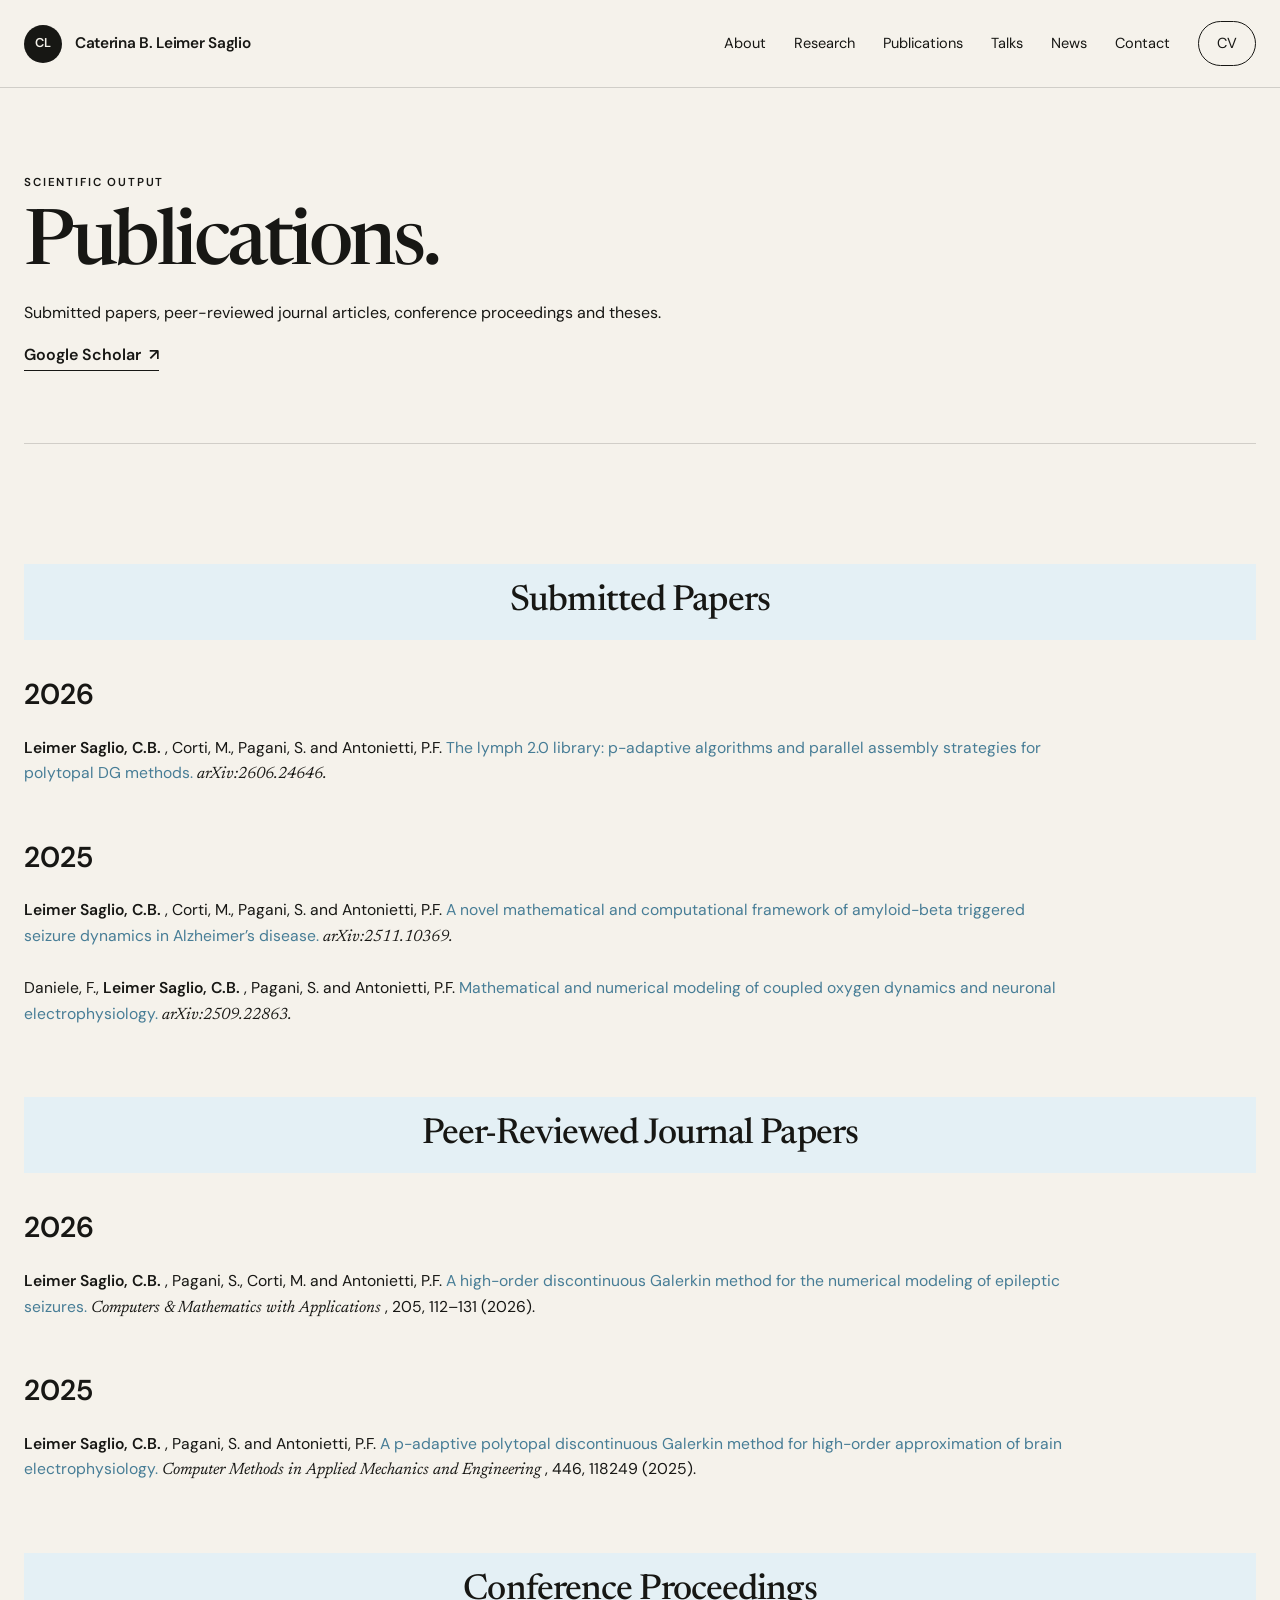
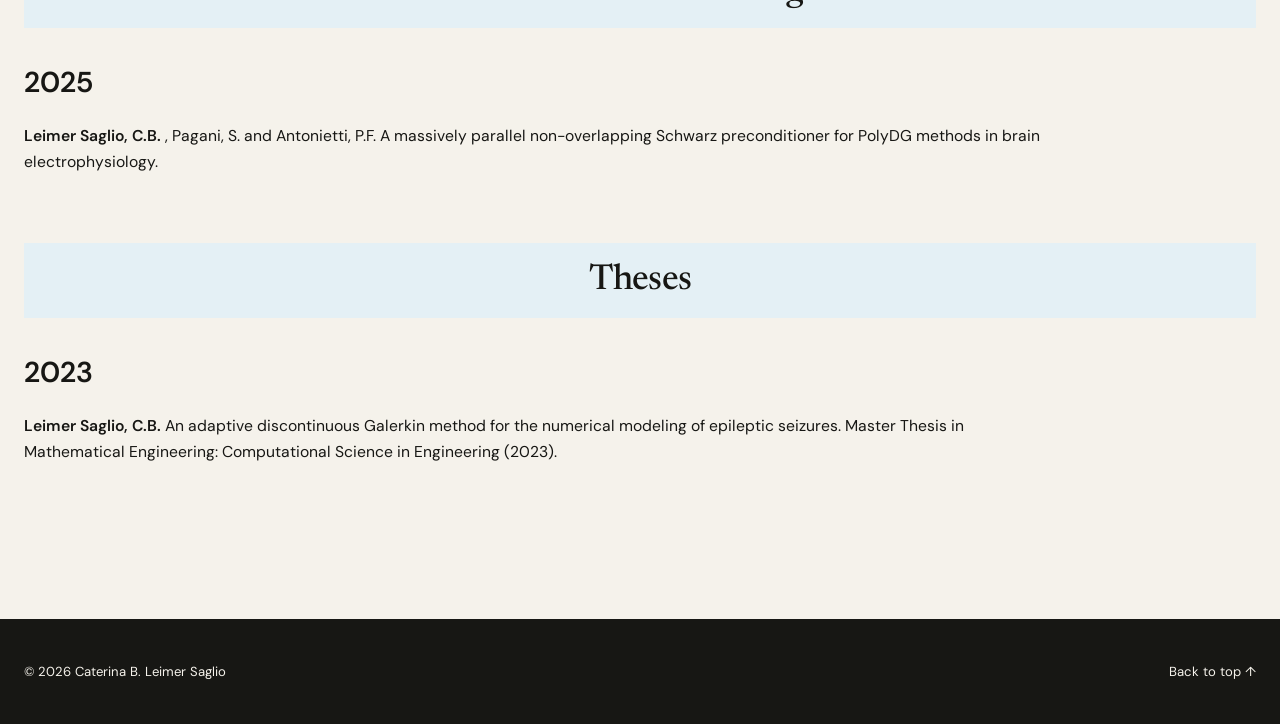
==== commit 381b441e: "Update publications.html" ====
--- a/publications.html
+++ b/publications.html
@@ -41,28 +41,26 @@
   </header>
   <main id="top" class="inner-page">
     <section class="page-intro section reveal">
-      <p class="eyebrow">Scientific output</p>
-      <h1>Publications.</h1>
-      <p>Submitted papers, peer-reviewed journal articles, conference proceedings and theses.</p>
-    </section>
+  <p class="eyebrow">Scientific output</p>
+
+  <h1>Publications.</h1>
+
+  <p>
+    Submitted papers, peer-reviewed journal articles, conference proceedings
+    and theses.
+  </p>
+
+  <a
+    class="text-link page-intro-link"
+    href="https://scholar.google.com/citations?user=b48SEQsAAAAJ&hl=it&oi=ao"
+    target="_blank"
+    rel="noopener noreferrer"
+  >
+    Google Scholar <span>↗</span>
+  </a>
+</section>
 
 <section class="publications section" id="publications">
-    <div class="section-heading publications-heading reveal">
-     <p class="eyebrow">
-      Scientific output
-     </p>
-     <div>
-      <h2>
-       Publications.
-      </h2>
-      <a class="text-link scholar-link" href="https://scholar.google.com/citations?user=b48SEQsAAAAJ&hl=it&oi=ao" rel="noreferrer" target="_blank">
-       Google Scholar
-       <span>
-        &nearrow;
-       </span>
-      </a>
-     </div>
-    </div>
     <div class="publication-category reveal">
      <h3 class="publication-category-title">
       Submitted Papers
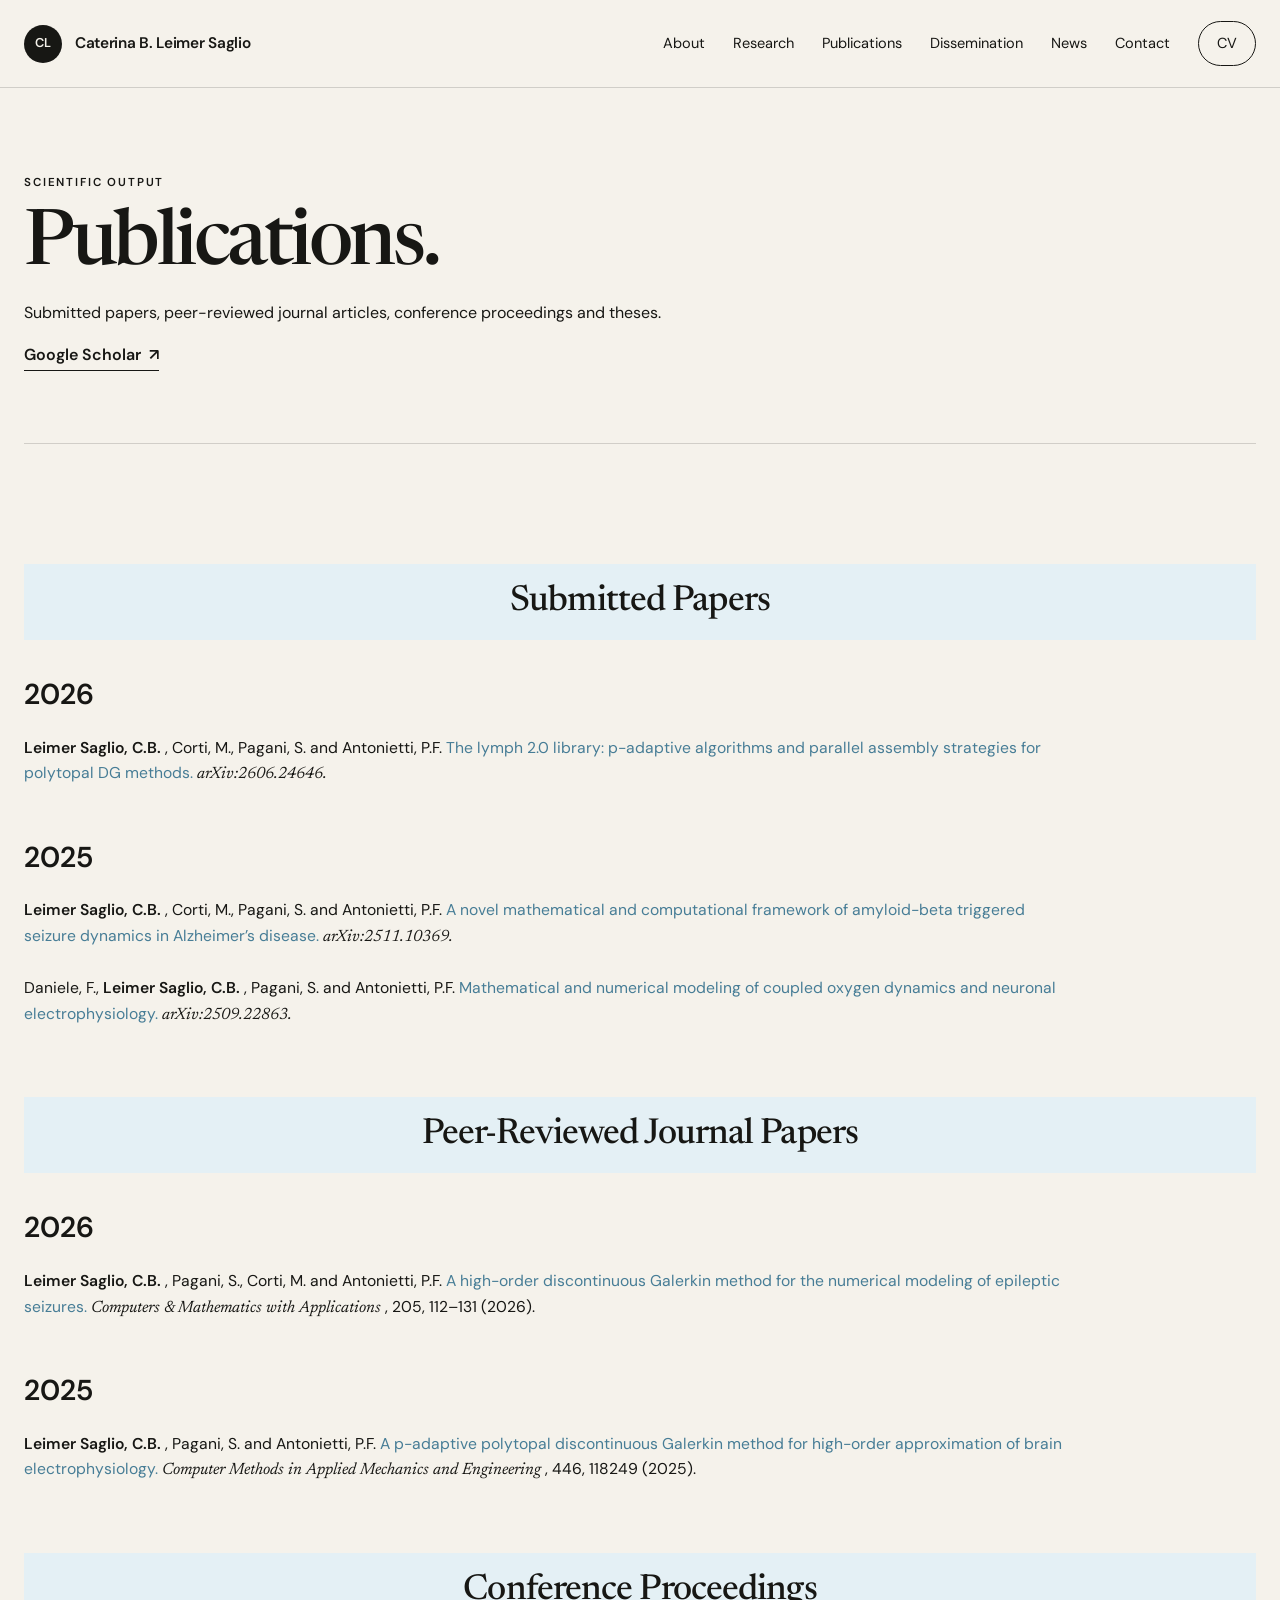
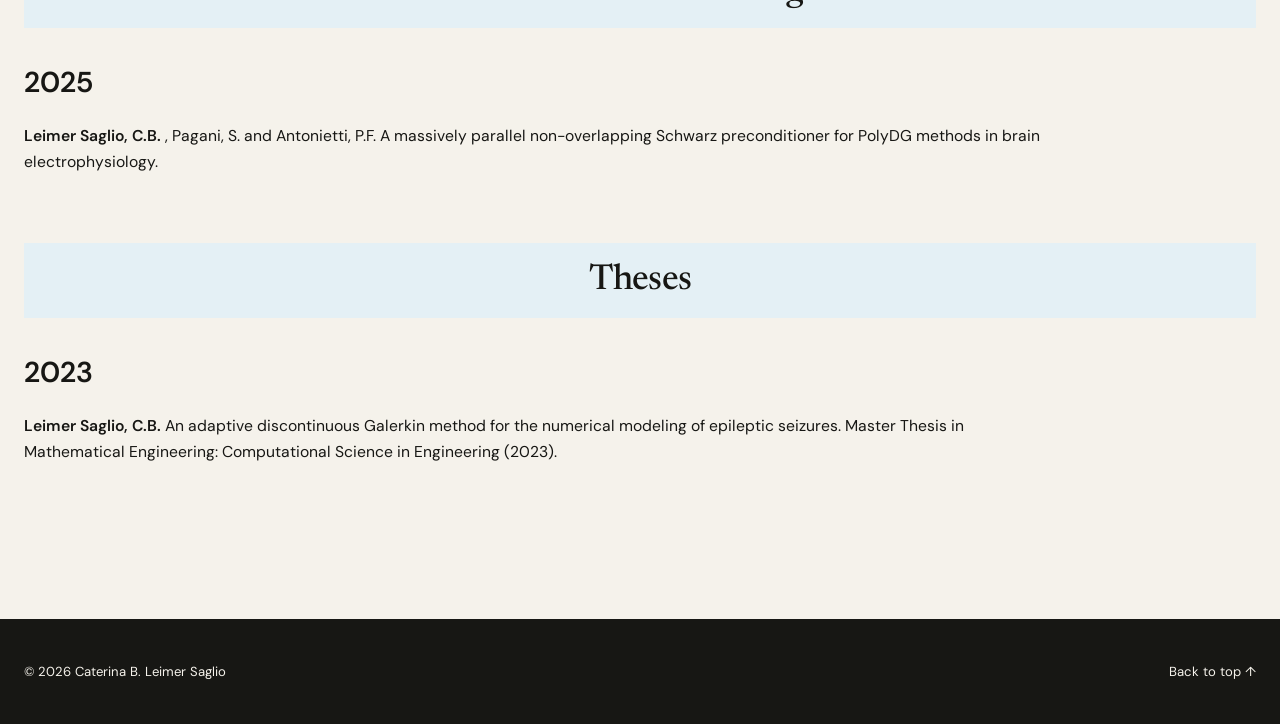
==== commit 97c00ca2: "Update publications.html" ====
--- a/publications.html
+++ b/publications.html
@@ -33,7 +33,7 @@
       <a href="index.html#about">About</a>
       <a href="research.html">Research</a>
       <a href="publications.html">Publications</a>
-      <a href="talks.html">Talks</a>
+      <a href="talks.html">Dissemination</a>
       <a href="index.html#news">News</a>
       <a href="index.html#contact">Contact</a>
       <a class="nav-cta" href="assets/CV.pdf" target="_blank" rel="noreferrer">CV</a>
--- a/styles.css
+++ b/styles.css
@@ -813,7 +813,38 @@
 ========================================================= */
 
 .talks-section {
-  padding-top: 70px;
+  padding-top: 72px;
+}
+
+.talk-group + .talk-group {
+  margin-top: 96px;
+}
+
+.talk-group-heading {
+  display: grid;
+  grid-template-columns: 180px minmax(0, 1fr);
+  gap: 36px;
+  align-items: center;
+
+  margin-bottom: 34px;
+  padding: 20px 42px;
+
+  background: var(--accent);
+  border-radius: 24px;
+}
+
+.talk-group-heading .eyebrow {
+  margin: 0;
+}
+
+.talk-group-heading h2 {
+  margin: 0;
+
+  font-family: var(--serif);
+  font-size: clamp(2.2rem, 4vw, 4rem);
+  font-weight: 500;
+  letter-spacing: -0.035em;
+  line-height: 1;
 }
 
 .talks-list {
@@ -822,70 +853,173 @@
 
 .talk-entry {
   display: grid;
-  grid-template-columns: 150px minmax(0, 1fr) auto;
-  gap: 34px;
+  grid-template-columns: 205px minmax(0, 1fr);
+  gap: 48px;
   align-items: start;
 
-  padding: 34px 0;
+  padding: 38px 0;
 
   border-bottom: 1px solid var(--line);
 }
 
 .talk-date {
+  display: flex;
+  flex-direction: column;
+  gap: 7px;
+
+  padding-top: 4px;
+}
+
+.talk-date span {
   color: var(--muted);
 
-  font-size: 0.78rem;
+  font-size: 0.72rem;
+  font-weight: 600;
+  letter-spacing: 0.12em;
+  text-transform: uppercase;
+}
+
+.talk-date strong {
+  font-family: var(--serif);
+  font-size: 1.35rem;
+  font-weight: 500;
+  line-height: 1.12;
+}
+
+.talk-content {
+  max-width: 850px;
+}
+
+.talk-type {
+  margin: 0 0 12px;
+
+  color: #477d96;
+
+  font-size: 0.7rem;
+  font-weight: 600;
+  letter-spacing: 0.1em;
+  line-height: 1.5;
+  text-transform: uppercase;
+}
+
+.talk-content h3,
+.poster-card h3 {
+  margin: 0;
+
+  font-family: var(--serif);
+  font-size: clamp(1.45rem, 2.2vw, 2.2rem);
+  font-weight: 500;
+  letter-spacing: -0.018em;
+  line-height: 1.14;
+}
+
+.talk-details {
+  margin: 24px 0 0;
+}
+
+.talk-details > div {
+  display: grid;
+  grid-template-columns: 145px minmax(0, 1fr);
+  gap: 18px;
+
+  padding: 11px 0;
+
+  border-top: 1px solid var(--line);
+}
+
+.talk-details > div:last-child {
+  border-bottom: 1px solid var(--line);
+}
+
+.talk-details dt {
+  color: var(--muted);
+
+  font-size: 0.68rem;
   font-weight: 600;
   letter-spacing: 0.08em;
   text-transform: uppercase;
 }
 
-.talk-entry h2 {
-  margin: 0 0 9px;
-
-  font-family: var(--serif);
-  font-size: clamp(1.55rem, 2.5vw, 2.4rem);
-  font-weight: 500;
-  line-height: 1.08;
-}
-
-.talk-meta {
-  margin: 0 0 10px;
+.talk-details dd {
+  margin: 0;
+
+  font-size: 0.92rem;
+  line-height: 1.5;
+}
+
+.talk-subentry + .talk-subentry {
+  margin-top: 34px;
+  padding-top: 34px;
+
+  border-top: 1px dashed var(--line);
+}
+
+.poster-grid {
+  display: grid;
+  grid-template-columns: repeat(2, minmax(0, 1fr));
+  gap: 22px;
+}
+
+.poster-card {
+  min-height: 230px;
+
+  padding: 30px;
+
+  border: 1px solid var(--line);
+  border-radius: 22px;
+
+  background: var(--paper-light);
+}
+
+.poster-card p:last-child {
+  margin: 24px 0 0;
 
   color: var(--muted);
-
-  font-size: 0.9rem;
-}
-
-.talk-description {
-  max-width: 760px;
-
-  margin: 0;
-
-  color: var(--muted);
-
-  font-size: 0.96rem;
-  line-height: 1.7;
-}
-
-.talk-link {
-  white-space: nowrap;
-
-  padding-bottom: 3px;
-
-  border-bottom: 1px solid var(--ink);
-
-  font-size: 0.82rem;
-  font-weight: 600;
+}
+
+@media (max-width: 900px) {
+  .talk-entry {
+    grid-template-columns: 155px minmax(0, 1fr);
+    gap: 32px;
+  }
+
+  .talk-group-heading {
+    grid-template-columns: 140px minmax(0, 1fr);
+  }
 }
 
 @media (max-width: 760px) {
+  .talk-group + .talk-group {
+    margin-top: 70px;
+  }
+
+  .talk-group-heading,
   .talk-entry {
     grid-template-columns: 1fr;
+    gap: 14px;
+  }
+
+  .talk-group-heading {
+  padding: 18px 22px;
+  border-radius: 18px;
+}
+
+  .talk-date {
+    flex-direction: row;
+    align-items: baseline;
     gap: 12px;
   }
 
-  .talk-link {
-    justify-self: start;
-  }
-}
+  .talk-date strong {
+    font-size: 1.12rem;
+  }
+
+  .talk-details > div {
+    grid-template-columns: 1fr;
+    gap: 4px;
+  }
+
+  .poster-grid {
+    grid-template-columns: 1fr;
+  }
+}
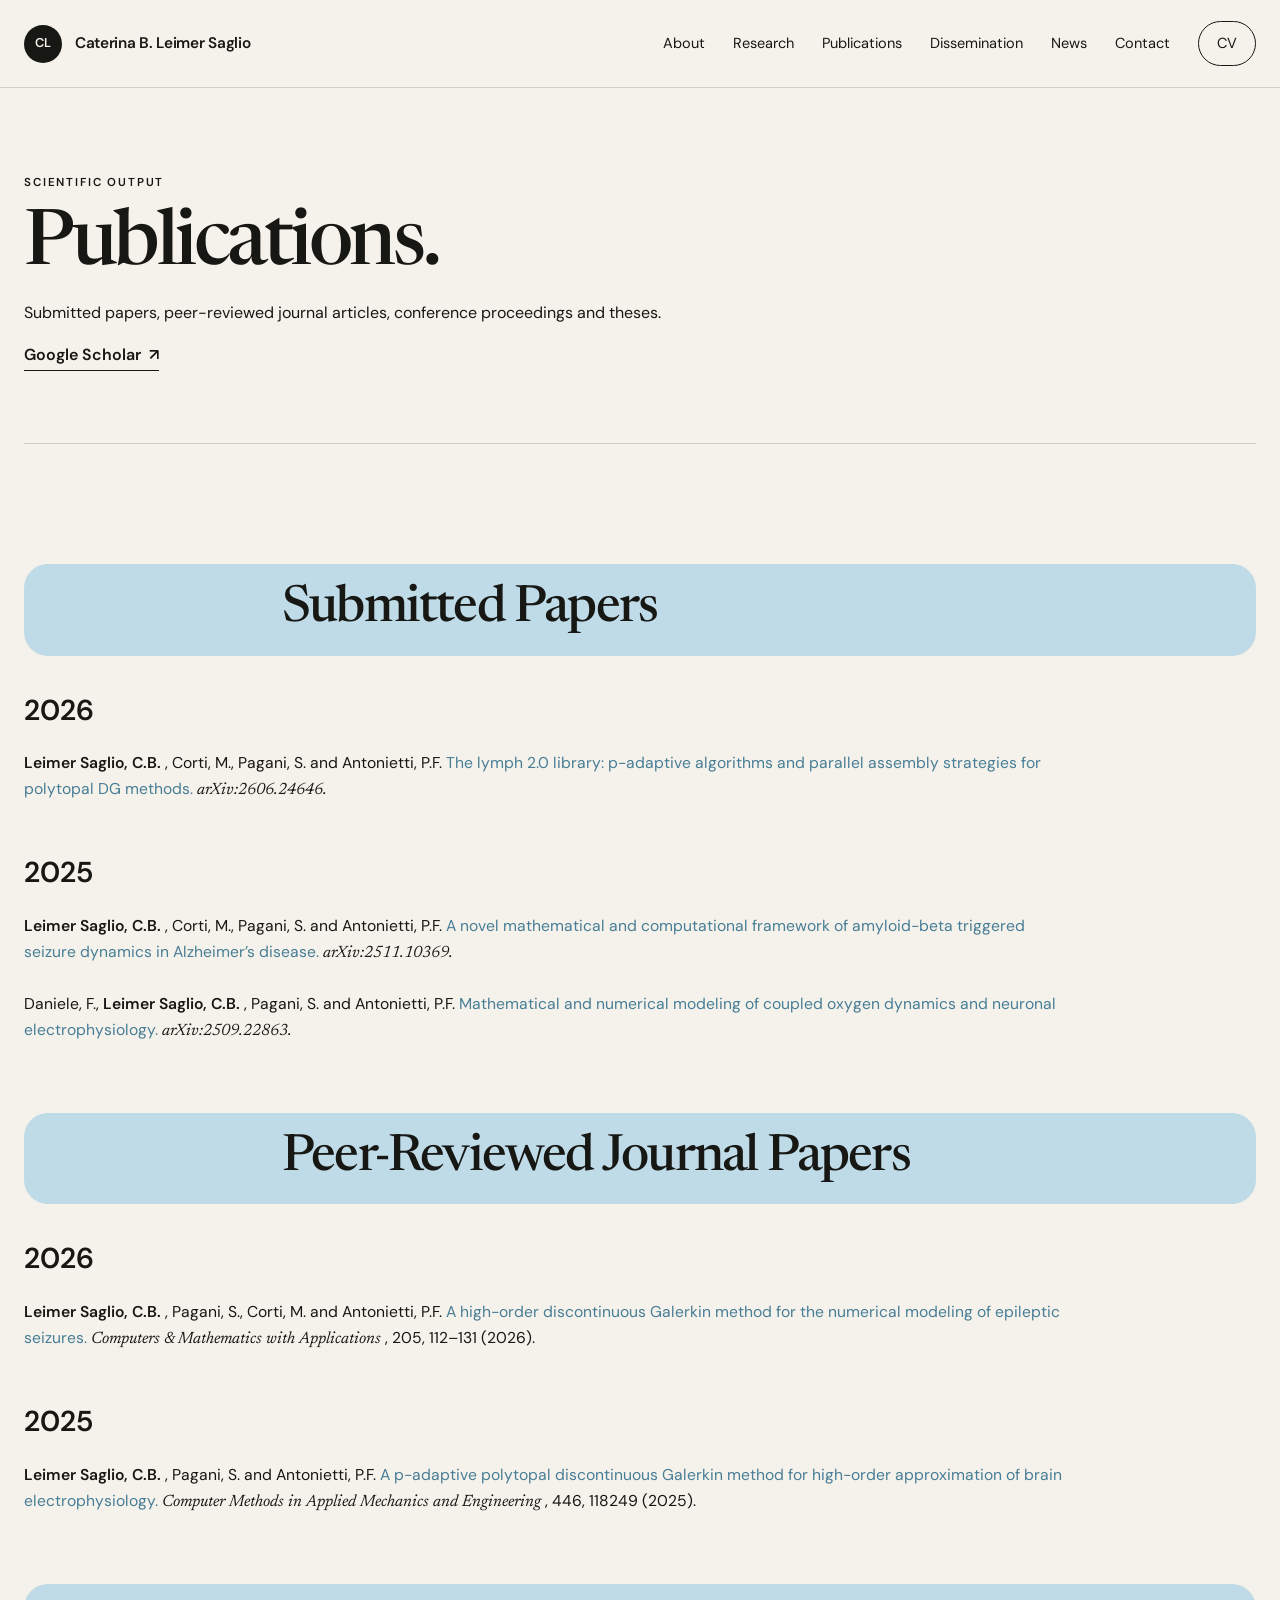
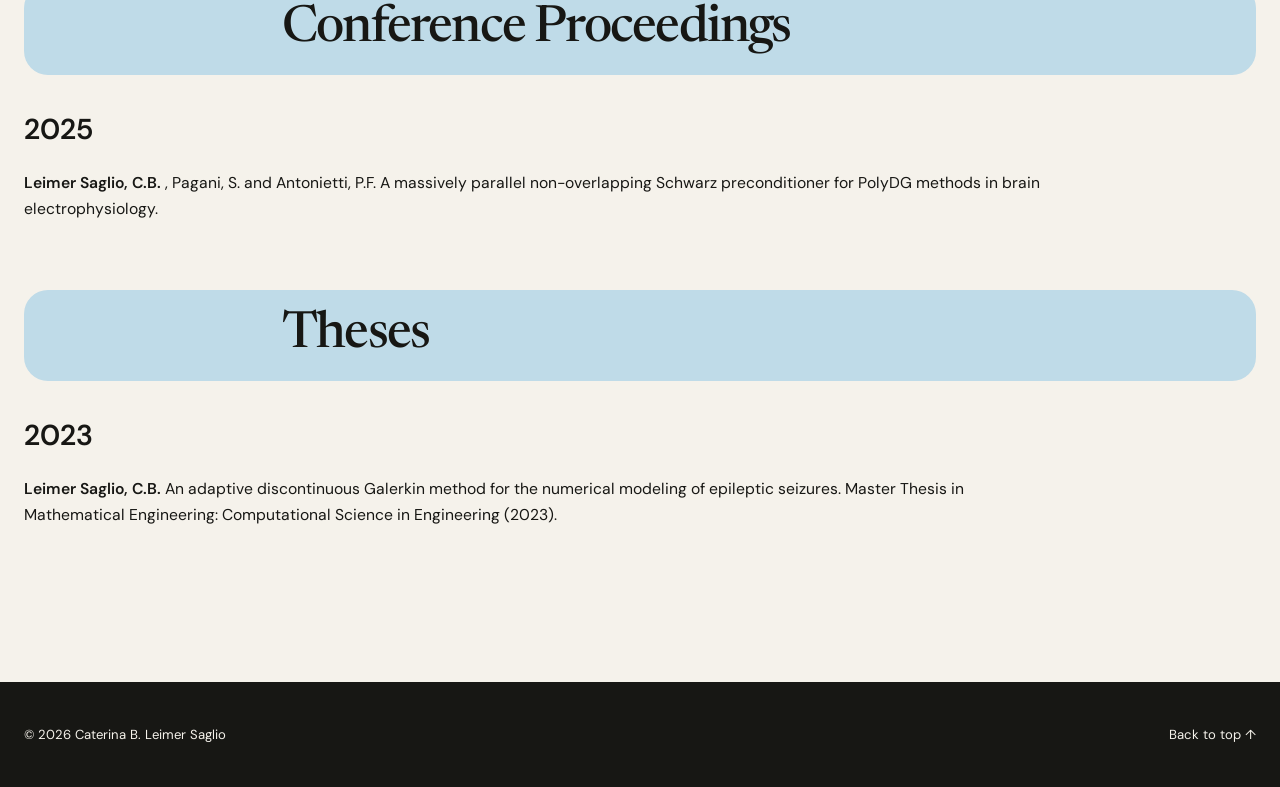
==== commit 8817e33e: "Update publications.html" ====
--- a/publications.html
+++ b/publications.html
@@ -14,7 +14,7 @@
   <link rel="preconnect" href="https://fonts.googleapis.com" />
   <link rel="preconnect" href="https://fonts.gstatic.com" crossorigin />
   <link href="https://fonts.googleapis.com/css2?family=DM+Sans:wght@400;500;600&family=Newsreader:opsz,wght@6..72,500;6..72,600&display=swap" rel="stylesheet" />
-  <link href="styles.css?v=20260726-2" rel="stylesheet" />
+  <link href="styles.css?v=20260726-4" rel="stylesheet" />
 </head>
 <body>
   <header class="site-header">
--- a/styles.css
+++ b/styles.css
@@ -23,7 +23,6 @@
 button { font: inherit; }
 ::selection { background: var(--accent); color: var(--ink); }
 .sr-only { position: absolute; width: 1px; height: 1px; padding: 0; margin: -1px; overflow: hidden; clip: rect(0, 0, 0, 0); white-space: nowrap; border: 0; }
-
 .site-header {
   position: sticky;
   top: 0;
@@ -104,7 +103,27 @@
 .scholar-link { margin-top: 22px; }
 .publication-category { margin-top: 68px; }
 .publication-category:first-of-type { margin-top: 20px; }
-.publication-category-title { margin: 0 0 40px; padding: 18px 24px; background: var(--accent-soft); font-family: var(--serif); font-size: clamp(1.75rem, 2.8vw, 2.75rem); font-weight: 500; line-height: 1.1; letter-spacing: -0.025em; text-align: center; }
+.publication-category-title {
+  display: grid;
+  grid-template-columns: 180px minmax(0, 1fr);
+  column-gap: 36px;
+  align-items: center;
+  margin: 0 0 40px;
+  padding: 20px 42px;
+  background: var(--accent);
+  border-radius: 24px;
+  font-family: var(--serif);
+  font-size: clamp(2.2rem, 4vw, 4rem);
+  font-weight: 500;
+  letter-spacing: -0.035em;
+  line-height: 1;
+  text-align: left;
+}
+
+.publication-category-title::before {
+  content: "";
+  display: block;
+}
 .publication-year-group { margin-bottom: 54px; }
 .publication-year { margin: 0 0 26px; font-family: var(--sans); font-size: clamp(1.65rem, 2.25vw, 2.35rem); font-weight: 600; line-height: 1; }
 .publication-entry { max-width: 1040px; margin-bottom: 24px; }
@@ -179,7 +198,22 @@
   .research-card .card-arrow { display: none; }
   .research-card h3 { font-size: 1.75rem; }
   .publication-category { margin-top: 52px; }
-  .publication-category-title { margin-bottom: 32px; padding: 15px 18px; font-size: 1.75rem; text-align: left; }
+  .publication-category-title {
+    grid-template-columns: 1fr;
+    gap: 0;
+  
+    margin-bottom: 32px;
+    padding: 18px 22px;
+  
+    border-radius: 18px;
+  
+    font-size: clamp(1.8rem, 9vw, 2.7rem);
+    text-align: left;
+  }
+  
+  .publication-category-title::before {
+    display: none;
+  }
   .publication-year-group { margin-bottom: 44px; }
   .publication-year { margin-bottom: 22px; font-size: 1.65rem; }
   .publication-entry p { font-size: 0.94rem; line-height: 1.62; }
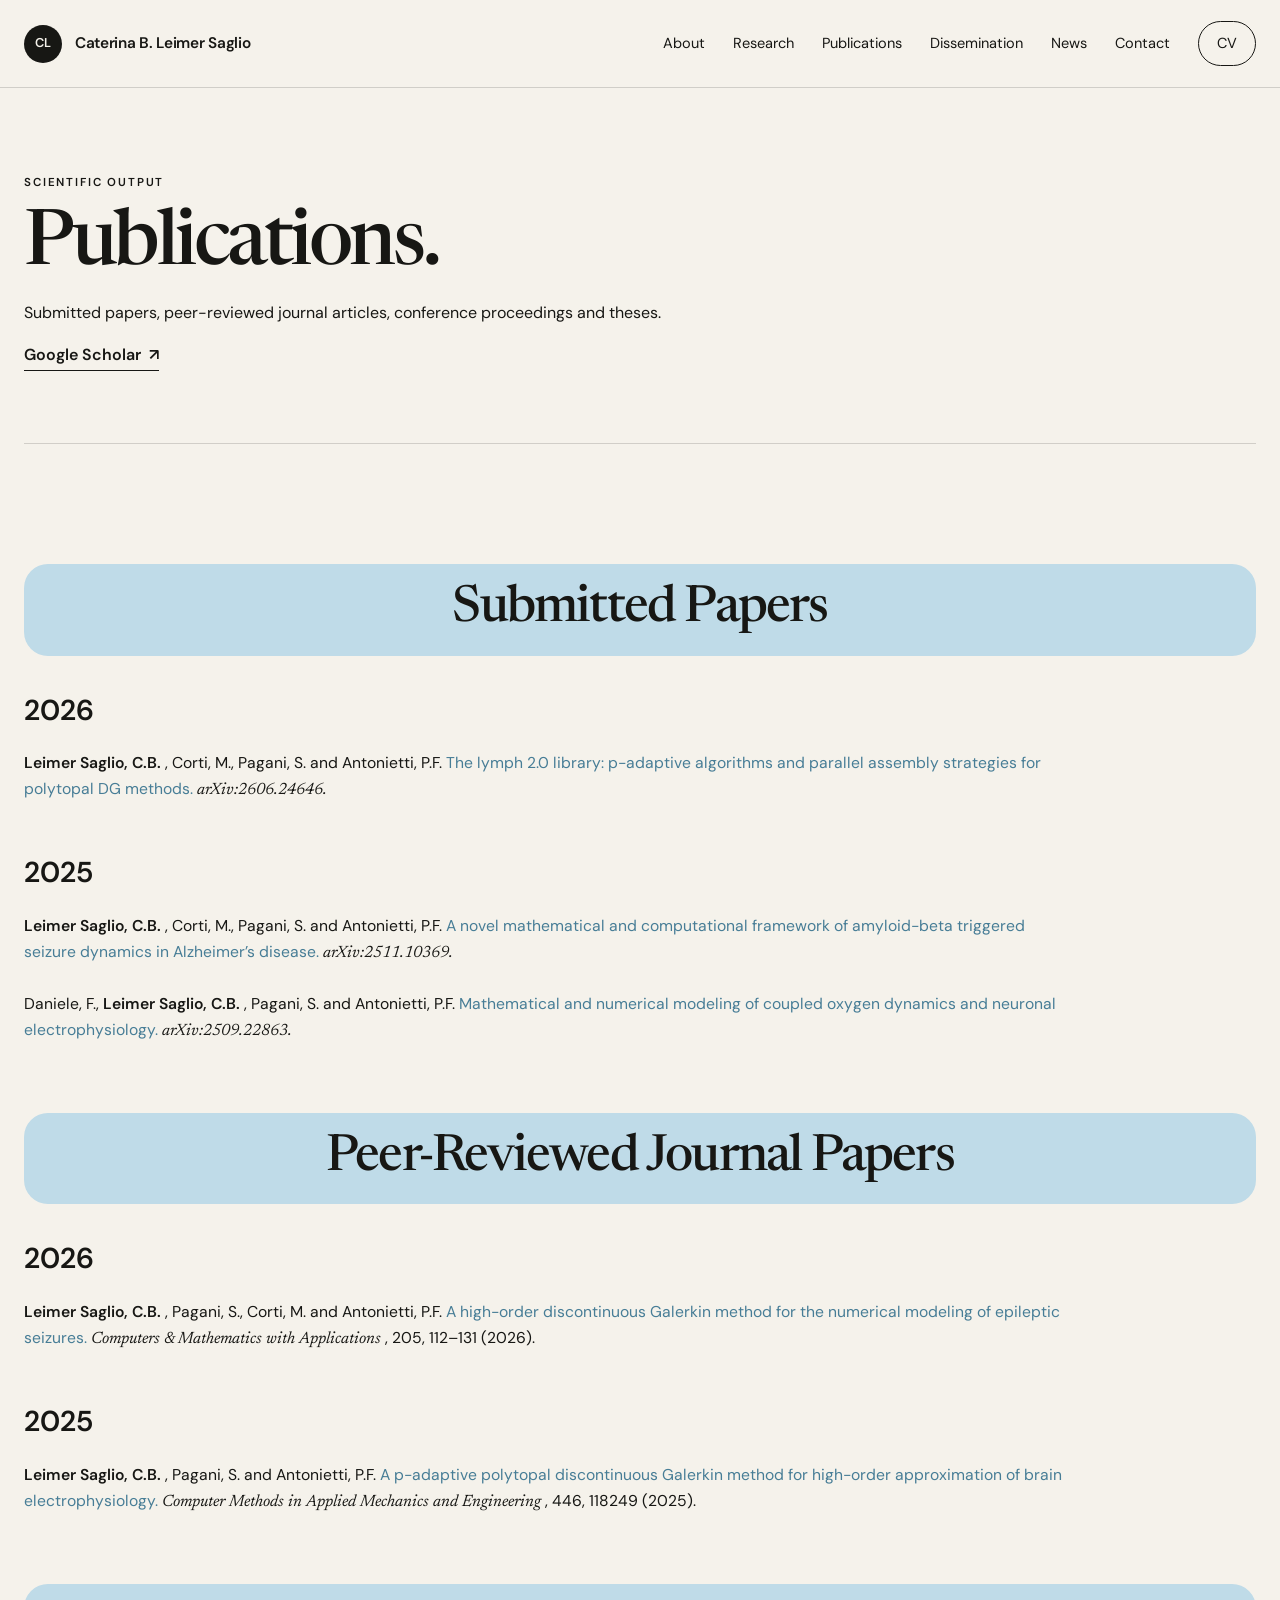
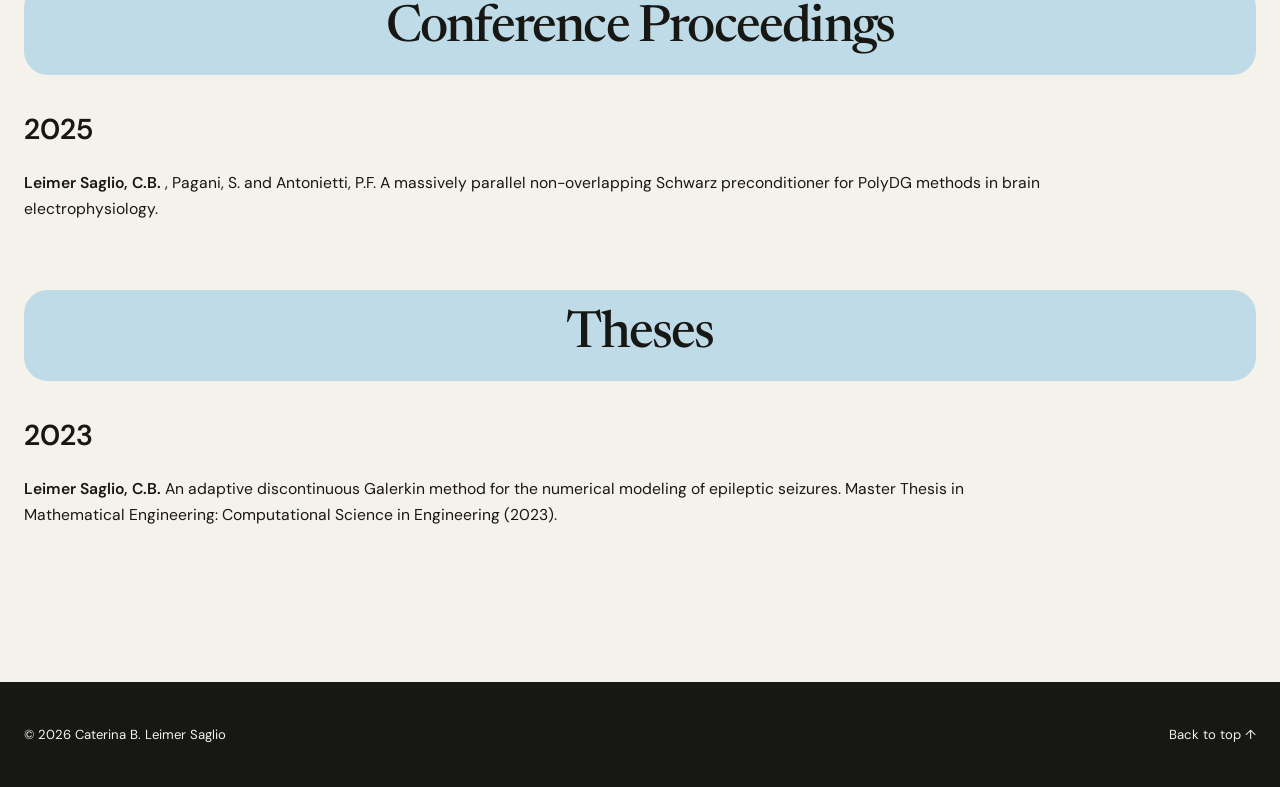
==== commit 4087351d: "Update stylesheet version in publications.html" ====
--- a/publications.html
+++ b/publications.html
@@ -14,7 +14,7 @@
   <link rel="preconnect" href="https://fonts.googleapis.com" />
   <link rel="preconnect" href="https://fonts.gstatic.com" crossorigin />
   <link href="https://fonts.googleapis.com/css2?family=DM+Sans:wght@400;500;600&family=Newsreader:opsz,wght@6..72,500;6..72,600&display=swap" rel="stylesheet" />
-  <link href="styles.css?v=20260726-4" rel="stylesheet" />
+  <link href="styles.css?v=20260726-5" rel="stylesheet" />
 </head>
 <body>
   <header class="site-header">
--- a/styles.css
+++ b/styles.css
@@ -104,20 +104,22 @@
 .publication-category { margin-top: 68px; }
 .publication-category:first-of-type { margin-top: 20px; }
 .publication-category-title {
-  display: grid;
-  grid-template-columns: 180px minmax(0, 1fr);
-  column-gap: 36px;
+  display: flex;
   align-items: center;
+  justify-content: center;
+
   margin: 0 0 40px;
   padding: 20px 42px;
+
   background: var(--accent);
   border-radius: 24px;
+
   font-family: var(--serif);
   font-size: clamp(2.2rem, 4vw, 4rem);
   font-weight: 500;
   letter-spacing: -0.035em;
   line-height: 1;
-  text-align: left;
+  text-align: center;
 }
 
 .publication-category-title::before {
@@ -199,16 +201,13 @@
   .research-card h3 { font-size: 1.75rem; }
   .publication-category { margin-top: 52px; }
   .publication-category-title {
-    grid-template-columns: 1fr;
-    gap: 0;
-  
     margin-bottom: 32px;
     padding: 18px 22px;
-  
+
     border-radius: 18px;
-  
+
     font-size: clamp(1.8rem, 9vw, 2.7rem);
-    text-align: left;
+    text-align: center;
   }
   
   .publication-category-title::before {
